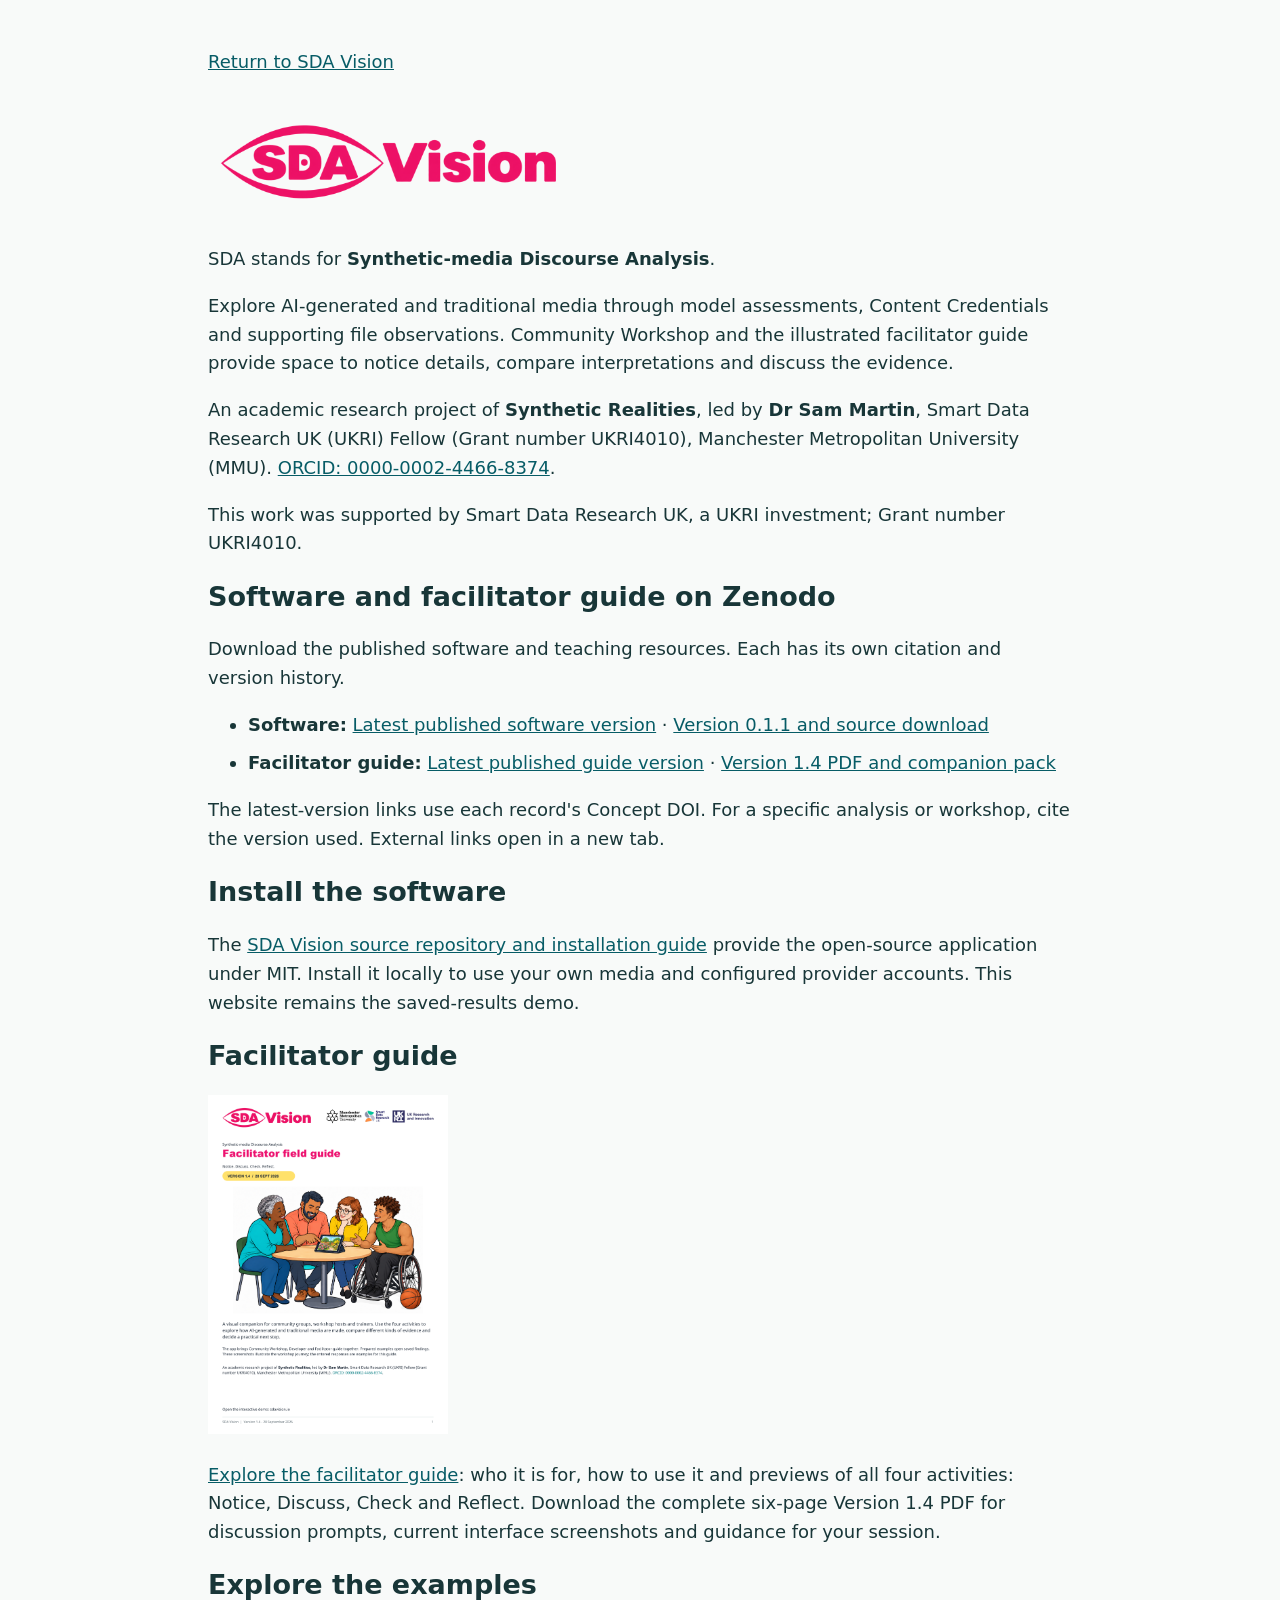
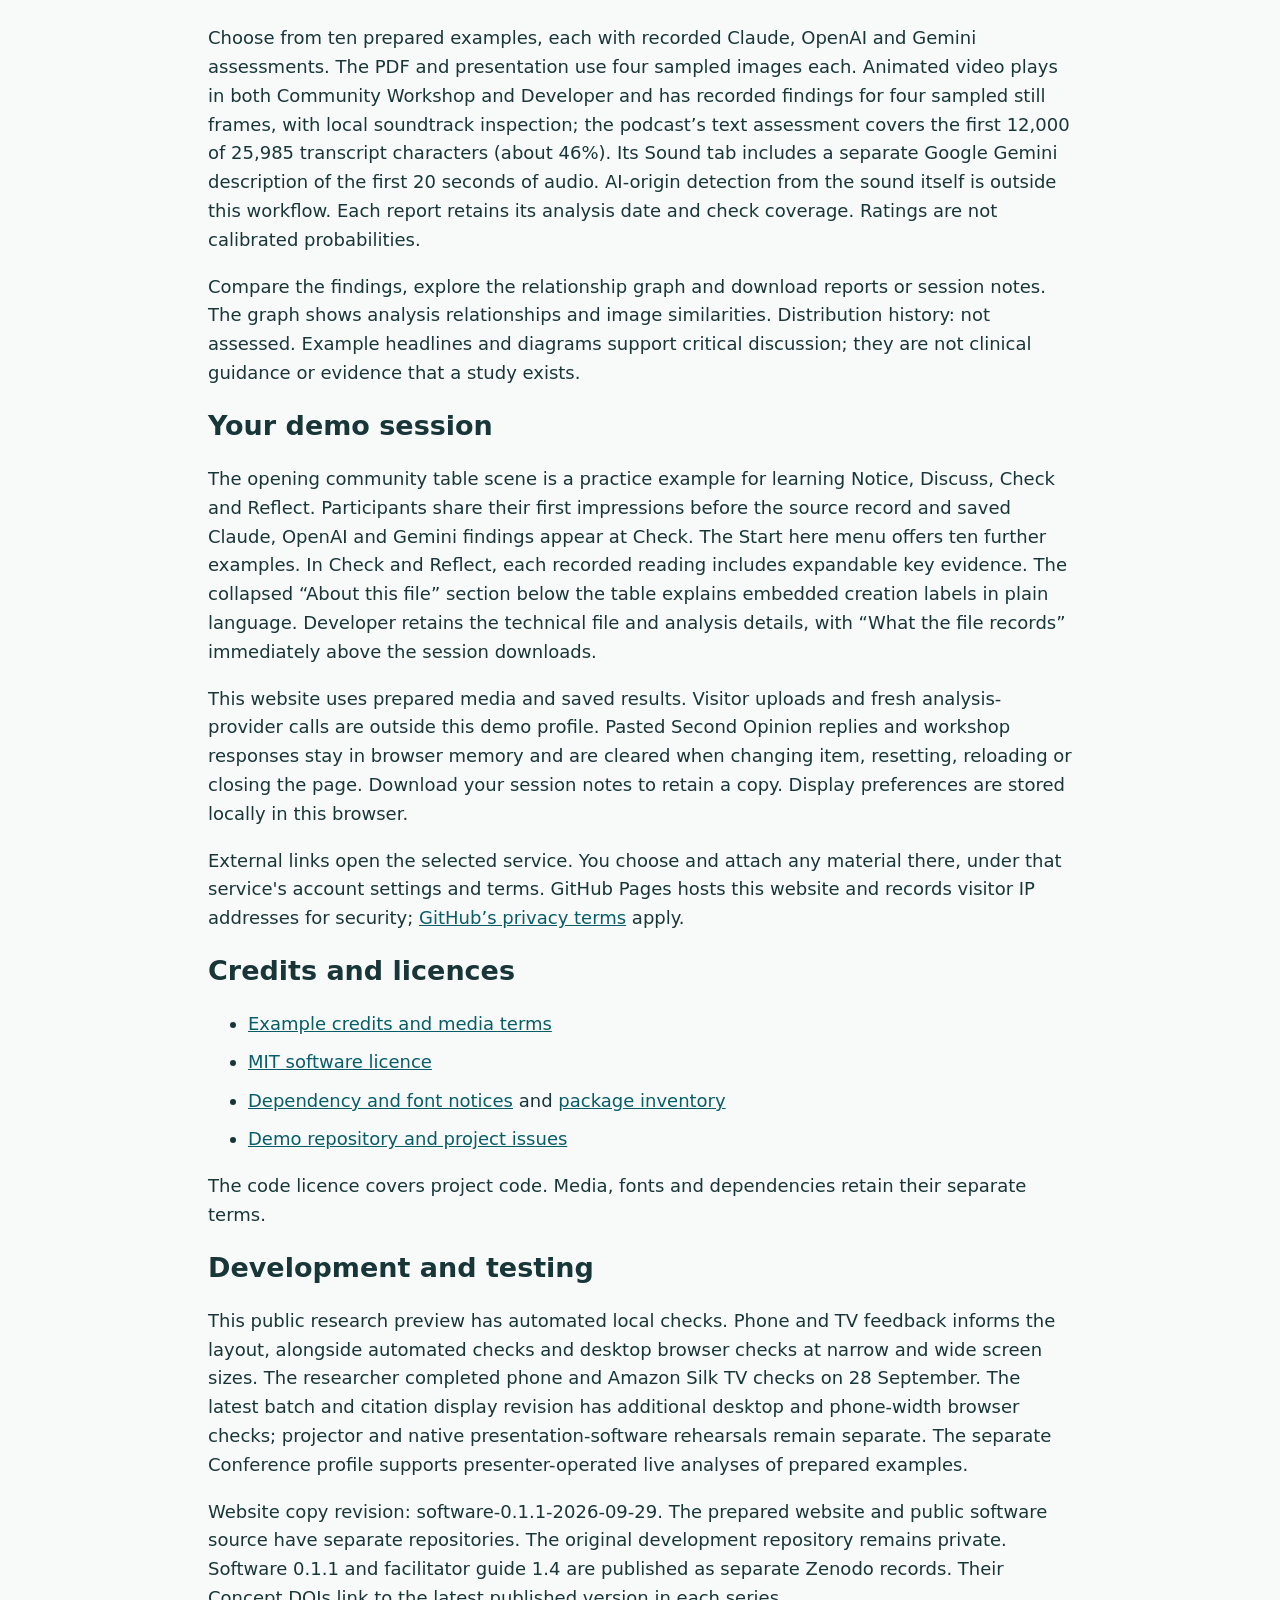
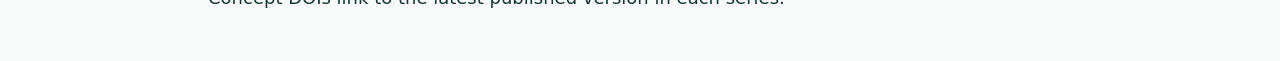
==== site/about.html @ fc043000 "Align software 0.1.1 release metadata and installation links" ====
<!doctype html>
<html lang="en">
<meta charset="utf-8">
<meta name="viewport" content="width=device-width,initial-scale=1">
<title>About SDA Vision | Synthetic Realities</title>
    <link rel="icon" type="image/png" href="./branding/sda-vision-favicon.png?v=20260927">
    <meta name="description" content="SDA Vision (Synthetic-media Discourse Analysis). Meet the Synthetic Realities research project led by Dr Sam Martin at MMU. Explore AI-generated and traditional media with SDA Vision, its examples, credits, licences and research scope.">
    <meta name="author" content="Dr Sam Martin, Synthetic Realities, Manchester Metropolitan University">
    <link rel="canonical" href="https://synthetic-realities.github.io/sda-vision-demo/about.html">
    <link rel="sitemap" type="application/xml" href="https://synthetic-realities.github.io/sda-vision-demo/sitemap.xml">
    <meta property="og:type" content="website">
    <meta property="og:site_name" content="Synthetic Realities — SDA Vision">
    <meta property="og:locale" content="en_GB">
    <meta property="og:title" content="About SDA Vision | Synthetic Realities">
    <meta property="og:description" content="SDA Vision (Synthetic-media Discourse Analysis). Meet the Synthetic Realities research project led by Dr Sam Martin at MMU. Explore AI-generated and traditional media with SDA Vision, its examples, credits, licences and research scope.">
    <meta property="og:url" content="https://synthetic-realities.github.io/sda-vision-demo/about.html">
    <meta property="og:image" content="https://synthetic-realities.github.io/sda-vision-demo/guides/social-preview.png">
    <meta property="og:image:alt" content="SDA Vision Community Workshop with an illustrated discussion activity.">
    <meta name="twitter:card" content="summary_large_image">
    <meta name="twitter:title" content="About SDA Vision | Synthetic Realities">
    <meta name="twitter:description" content="SDA Vision (Synthetic-media Discourse Analysis). Meet the Synthetic Realities research project led by Dr Sam Martin at MMU. Explore AI-generated and traditional media with SDA Vision, its examples, credits, licences and research scope.">
    <meta name="twitter:image" content="https://synthetic-realities.github.io/sda-vision-demo/guides/social-preview.png">
    <meta name="twitter:image:alt" content="SDA Vision Community Workshop with an illustrated discussion activity.">
<style>body{font:18px/1.6 system-ui,sans-serif;max-width:54rem;margin:3rem auto;padding:0 1.2rem;color:#183638;background:#f8faf9}a{color:#075c66}h1,h2{line-height:1.2}li{margin:.6rem 0}</style>
<main>
<a href="./">Return to SDA Vision</a>
<h1><img src="branding/sda-vision-logo.png" alt="SDA Vision" width="2172" height="724" style="display:block;width:360px;max-width:100%;height:auto"></h1>
<p>SDA stands for <strong>Synthetic-media Discourse Analysis</strong>.</p>
<p>Explore AI-generated and traditional media through model assessments, Content Credentials and supporting file observations. Community Workshop and the illustrated facilitator guide provide space to notice details, compare interpretations and discuss the evidence.</p>
<p>An academic research project of <strong>Synthetic Realities</strong>, led by <strong>Dr Sam Martin</strong>, Smart Data Research UK (UKRI) Fellow (Grant number UKRI4010), Manchester Metropolitan University (MMU). <a href="https://orcid.org/0000-0002-4466-8374">ORCID: 0000-0002-4466-8374</a>.</p>
<p>This work was supported by Smart Data Research UK, a UKRI investment; Grant number UKRI4010.</p>
<section id="zenodo-review" aria-labelledby="zenodo-publications-title">
<h2 id="zenodo-publications-title">Software and facilitator guide on Zenodo</h2>
<p>Download the published software and teaching resources. Each has its own citation and version history.</p>
<ul>
<li><strong>Software:</strong> <a href="https://zenodo.org/doi/10.5281/zenodo.23008102" target="_blank" rel="noopener noreferrer">Latest published software version</a> · <a href="https://zenodo.org/records/23039037" target="_blank" rel="noopener noreferrer">Version 0.1.1 and source download</a></li>
<li><strong>Facilitator guide:</strong> <a href="https://zenodo.org/doi/10.5281/zenodo.23008188" target="_blank" rel="noopener noreferrer">Latest published guide version</a> · <a href="https://zenodo.org/records/23008189" target="_blank" rel="noopener noreferrer">Version 1.4 PDF and companion pack</a></li>
</ul>
<p>The latest-version links use each record's Concept DOI. For a specific analysis or workshop, cite the version used. External links open in a new tab.</p>
</section>
<h2>Install the software</h2>
<p>The <a href="https://github.com/Synthetic-Realities/sda-vision-source#start-here" target="_blank" rel="noopener noreferrer">SDA Vision source repository and installation guide</a> provide the open-source application under MIT. Install it locally to use your own media and configured provider accounts. This website remains the saved-results demo.</p>
<h2>Facilitator guide</h2>
<p><a href="./#facilitator"><img src="guides/SDA_Vision_Facilitator_Guide_v1.4-cover.png" alt="First page of the SDA Vision Facilitator field guide, version 1.4" style="max-width:240px;width:100%;height:auto"></a></p>
<p><a href="./#facilitator">Explore the facilitator guide</a>: who it is for, how to use it and previews of all four activities: Notice, Discuss, Check and Reflect. Download the complete six-page Version 1.4 PDF for discussion prompts, current interface screenshots and guidance for your session.</p>
<h2>Explore the examples</h2>
<p>Choose from ten prepared examples, each with recorded Claude, OpenAI and Gemini assessments. The PDF and presentation use four sampled images each. Animated video plays in both Community Workshop and Developer and has recorded findings for four sampled still frames, with local soundtrack inspection; the podcast’s text assessment covers the first 12,000 of 25,985 transcript characters (about 46%). Its Sound tab includes a separate Google Gemini description of the first 20 seconds of audio. AI-origin detection from the sound itself is outside this workflow. Each report retains its analysis date and check coverage. Ratings are not calibrated probabilities.</p>
<p>Compare the findings, explore the relationship graph and download reports or session notes. The graph shows analysis relationships and image similarities. Distribution history: not assessed. Example headlines and diagrams support critical discussion; they are not clinical guidance or evidence that a study exists.</p>
<h2>Your demo session</h2>
<p>The opening community table scene is a practice example for learning Notice, Discuss, Check and Reflect. Participants share their first impressions before the source record and saved Claude, OpenAI and Gemini findings appear at Check. The Start here menu offers ten further examples. In Check and Reflect, each recorded reading includes expandable key evidence. The collapsed “About this file” section below the table explains embedded creation labels in plain language. Developer retains the technical file and analysis details, with “What the file records” immediately above the session downloads.</p>
<p>This website uses prepared media and saved results. Visitor uploads and fresh analysis-provider calls are outside this demo profile. Pasted Second Opinion replies and workshop responses stay in browser memory and are cleared when changing item, resetting, reloading or closing the page. Download your session notes to retain a copy. Display preferences are stored locally in this browser.</p>
<p>External links open the selected service. You choose and attach any material there, under that service's account settings and terms. GitHub Pages hosts this website and records visitor IP addresses for security; <a href="https://docs.github.com/en/site-policy/privacy-policies/github-general-privacy-statement">GitHub’s privacy terms</a> apply.</p>
<h2>Credits and licences</h2>
<ul>
<li><a href="showcase/CREDITS.md">Example credits and media terms</a></li>
<li><a href="LICENSE.txt">MIT software licence</a></li>
<li><a href="third_party/README.md">Dependency and font notices</a> and <a href="third_party/frontend-inventory.json">package inventory</a></li>
<li><a href="https://github.com/Synthetic-Realities/sda-vision-demo">Demo repository and project issues</a></li>
</ul>
<p>The code licence covers project code. Media, fonts and dependencies retain their separate terms.</p>
<h2>Development and testing</h2>
<p>This public research preview has automated local checks. Phone and TV feedback informs the layout, alongside automated checks and desktop browser checks at narrow and wide screen sizes. The researcher completed phone and Amazon Silk TV checks on 28 September. The latest batch and citation display revision has additional desktop and phone-width browser checks; projector and native presentation-software rehearsals remain separate. The separate Conference profile supports presenter-operated live analyses of prepared examples.</p>
<p>Website copy revision: software-0.1.1-2026-09-29. The prepared website and public software source have separate repositories. The original development repository remains private. Software 0.1.1 and facilitator guide 1.4 are published as separate Zenodo records. Their Concept DOIs link to the latest published version in each series.</p>
</main>
</html>
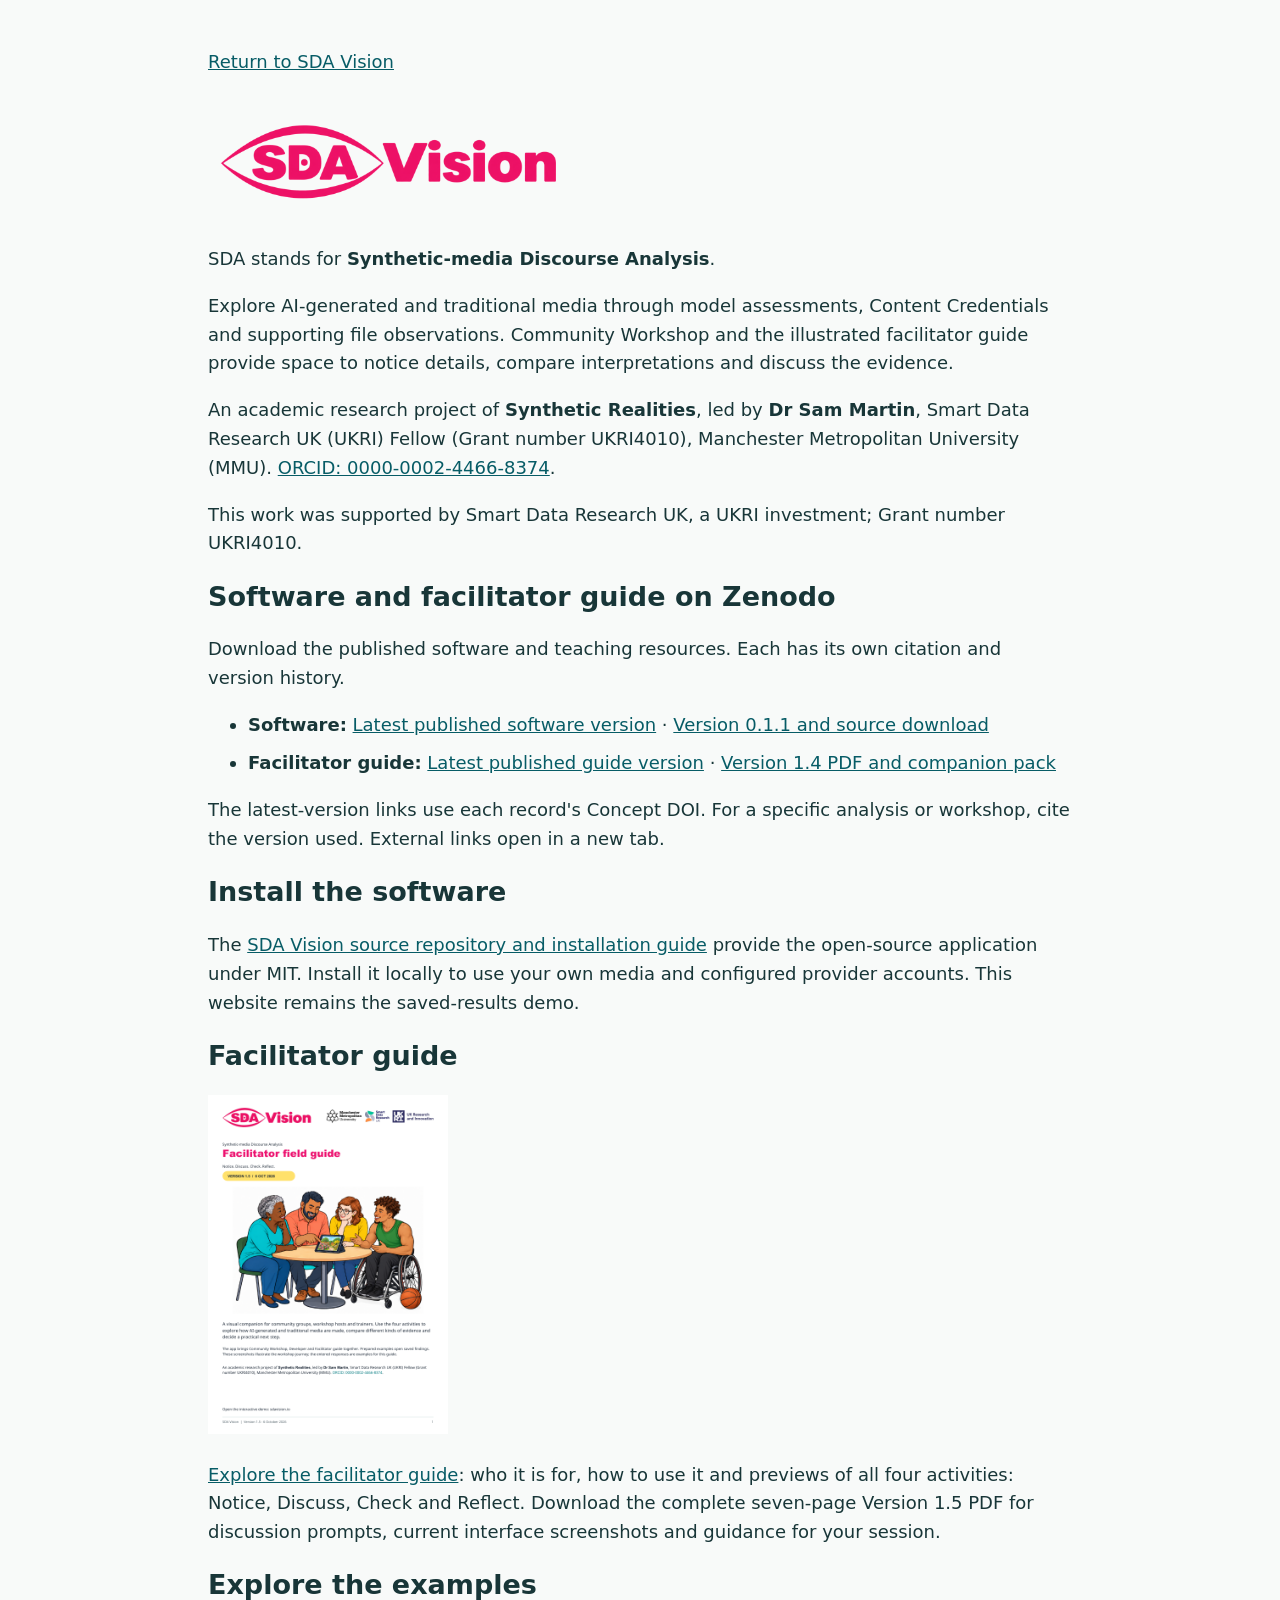
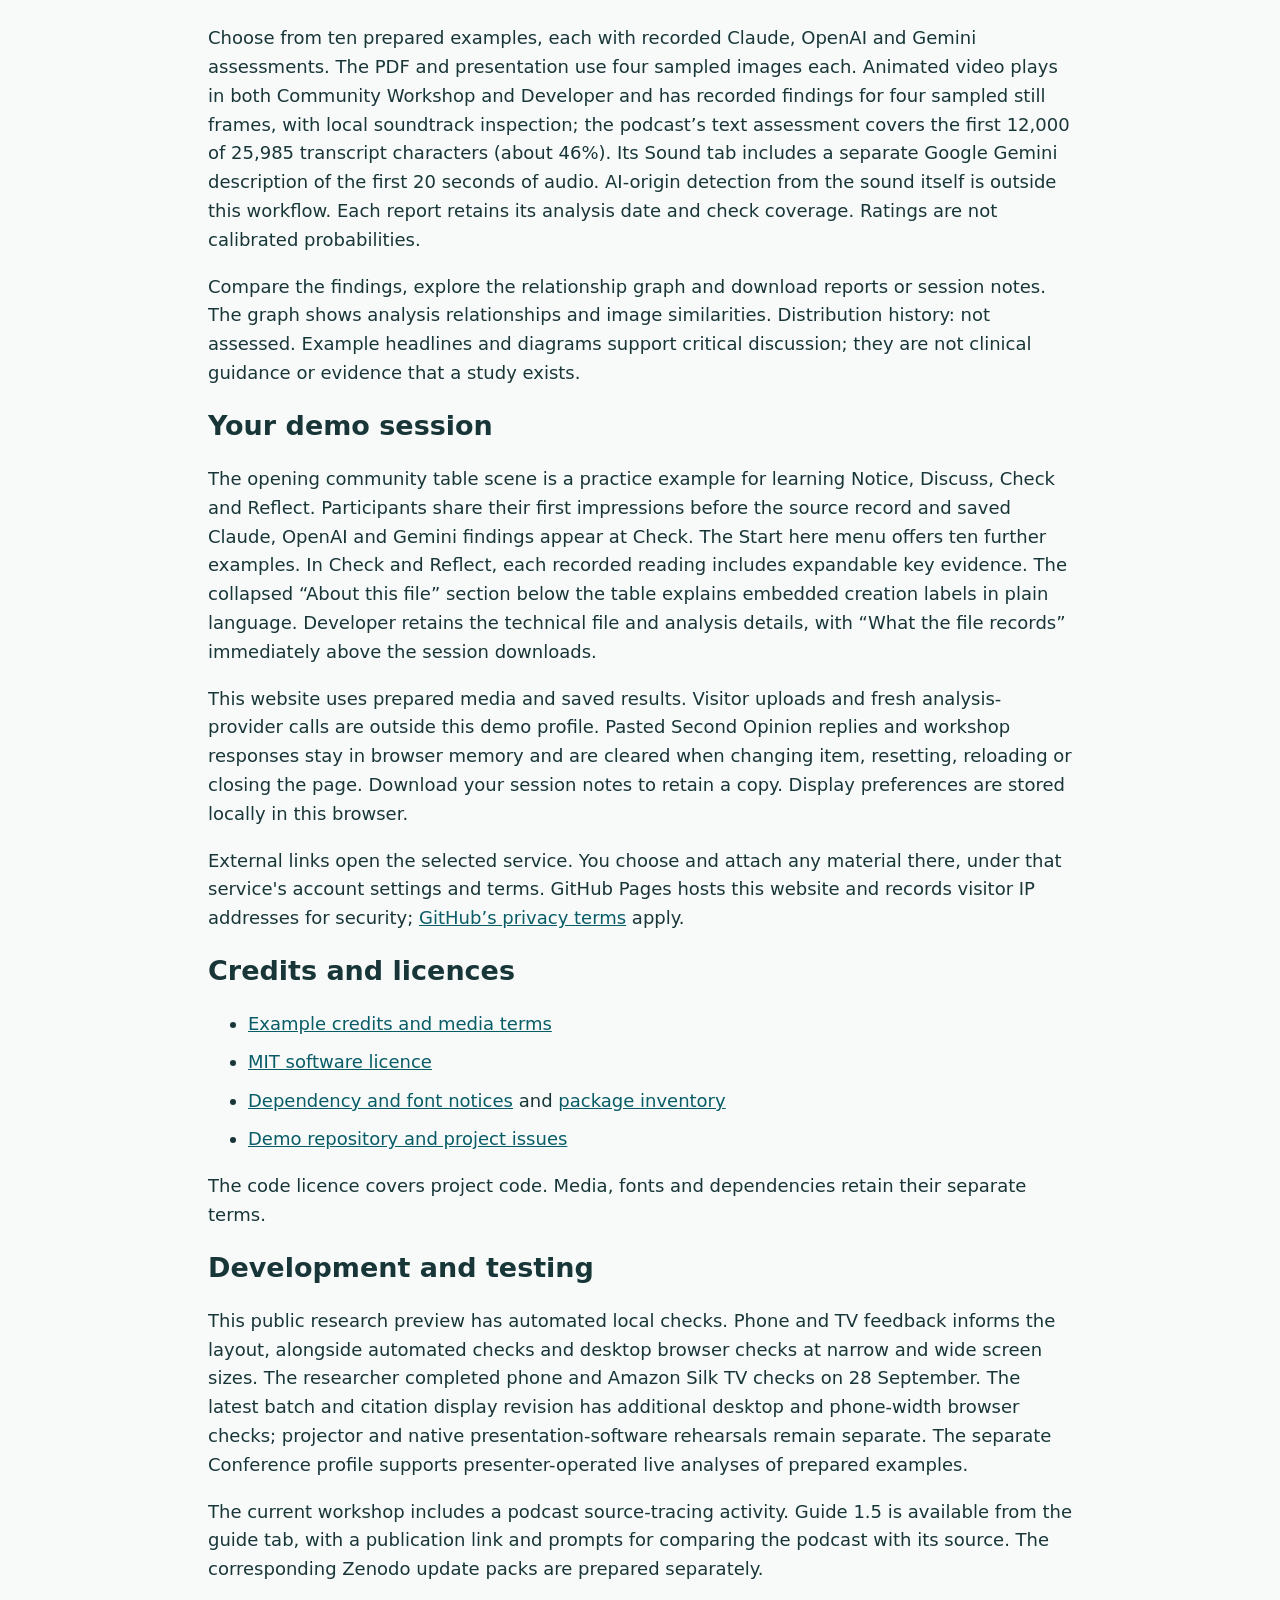
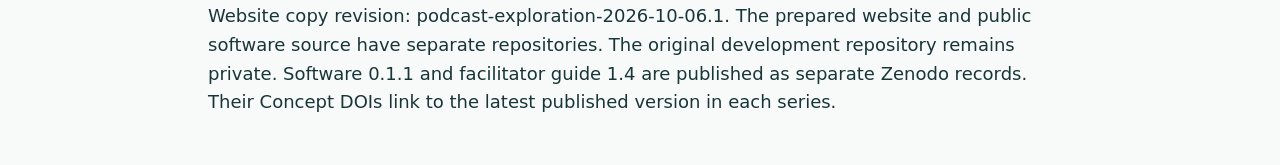
==== commit c9534b3e: "Add podcast source exploration and matching session previews" ====
--- a/site/about.html
+++ b/site/about.html
@@ -41,8 +41,8 @@
 <h2>Install the software</h2>
 <p>The <a href="https://github.com/Synthetic-Realities/sda-vision-source#start-here" target="_blank" rel="noopener noreferrer">SDA Vision source repository and installation guide</a> provide the open-source application under MIT. Install it locally to use your own media and configured provider accounts. This website remains the saved-results demo.</p>
 <h2>Facilitator guide</h2>
-<p><a href="./#facilitator"><img src="guides/SDA_Vision_Facilitator_Guide_v1.4-cover.png" alt="First page of the SDA Vision Facilitator field guide, version 1.4" style="max-width:240px;width:100%;height:auto"></a></p>
-<p><a href="./#facilitator">Explore the facilitator guide</a>: who it is for, how to use it and previews of all four activities: Notice, Discuss, Check and Reflect. Download the complete six-page Version 1.4 PDF for discussion prompts, current interface screenshots and guidance for your session.</p>
+<p><a href="./#facilitator"><img src="guides/SDA_Vision_Facilitator_Guide_v1.5-cover.png" alt="First page of the SDA Vision Facilitator field guide, version 1.5" style="max-width:240px;width:100%;height:auto"></a></p>
+<p><a href="./#facilitator">Explore the facilitator guide</a>: who it is for, how to use it and previews of all four activities: Notice, Discuss, Check and Reflect. Download the complete seven-page Version 1.5 PDF for discussion prompts, current interface screenshots and guidance for your session.</p>
 <h2>Explore the examples</h2>
 <p>Choose from ten prepared examples, each with recorded Claude, OpenAI and Gemini assessments. The PDF and presentation use four sampled images each. Animated video plays in both Community Workshop and Developer and has recorded findings for four sampled still frames, with local soundtrack inspection; the podcast’s text assessment covers the first 12,000 of 25,985 transcript characters (about 46%). Its Sound tab includes a separate Google Gemini description of the first 20 seconds of audio. AI-origin detection from the sound itself is outside this workflow. Each report retains its analysis date and check coverage. Ratings are not calibrated probabilities.</p>
 <p>Compare the findings, explore the relationship graph and download reports or session notes. The graph shows analysis relationships and image similarities. Distribution history: not assessed. Example headlines and diagrams support critical discussion; they are not clinical guidance or evidence that a study exists.</p>
@@ -60,6 +60,7 @@
 <p>The code licence covers project code. Media, fonts and dependencies retain their separate terms.</p>
 <h2>Development and testing</h2>
 <p>This public research preview has automated local checks. Phone and TV feedback informs the layout, alongside automated checks and desktop browser checks at narrow and wide screen sizes. The researcher completed phone and Amazon Silk TV checks on 28 September. The latest batch and citation display revision has additional desktop and phone-width browser checks; projector and native presentation-software rehearsals remain separate. The separate Conference profile supports presenter-operated live analyses of prepared examples.</p>
-<p>Website copy revision: software-0.1.1-2026-09-29. The prepared website and public software source have separate repositories. The original development repository remains private. Software 0.1.1 and facilitator guide 1.4 are published as separate Zenodo records. Their Concept DOIs link to the latest published version in each series.</p>
+<p>The current workshop includes a podcast source-tracing activity. Guide 1.5 is available from the guide tab, with a publication link and prompts for comparing the podcast with its source. The corresponding Zenodo update packs are prepared separately.</p>
+<p>Website copy revision: podcast-exploration-2026-10-06.1. The prepared website and public software source have separate repositories. The original development repository remains private. Software 0.1.1 and facilitator guide 1.4 are published as separate Zenodo records. Their Concept DOIs link to the latest published version in each series.</p>
 </main>
 </html>
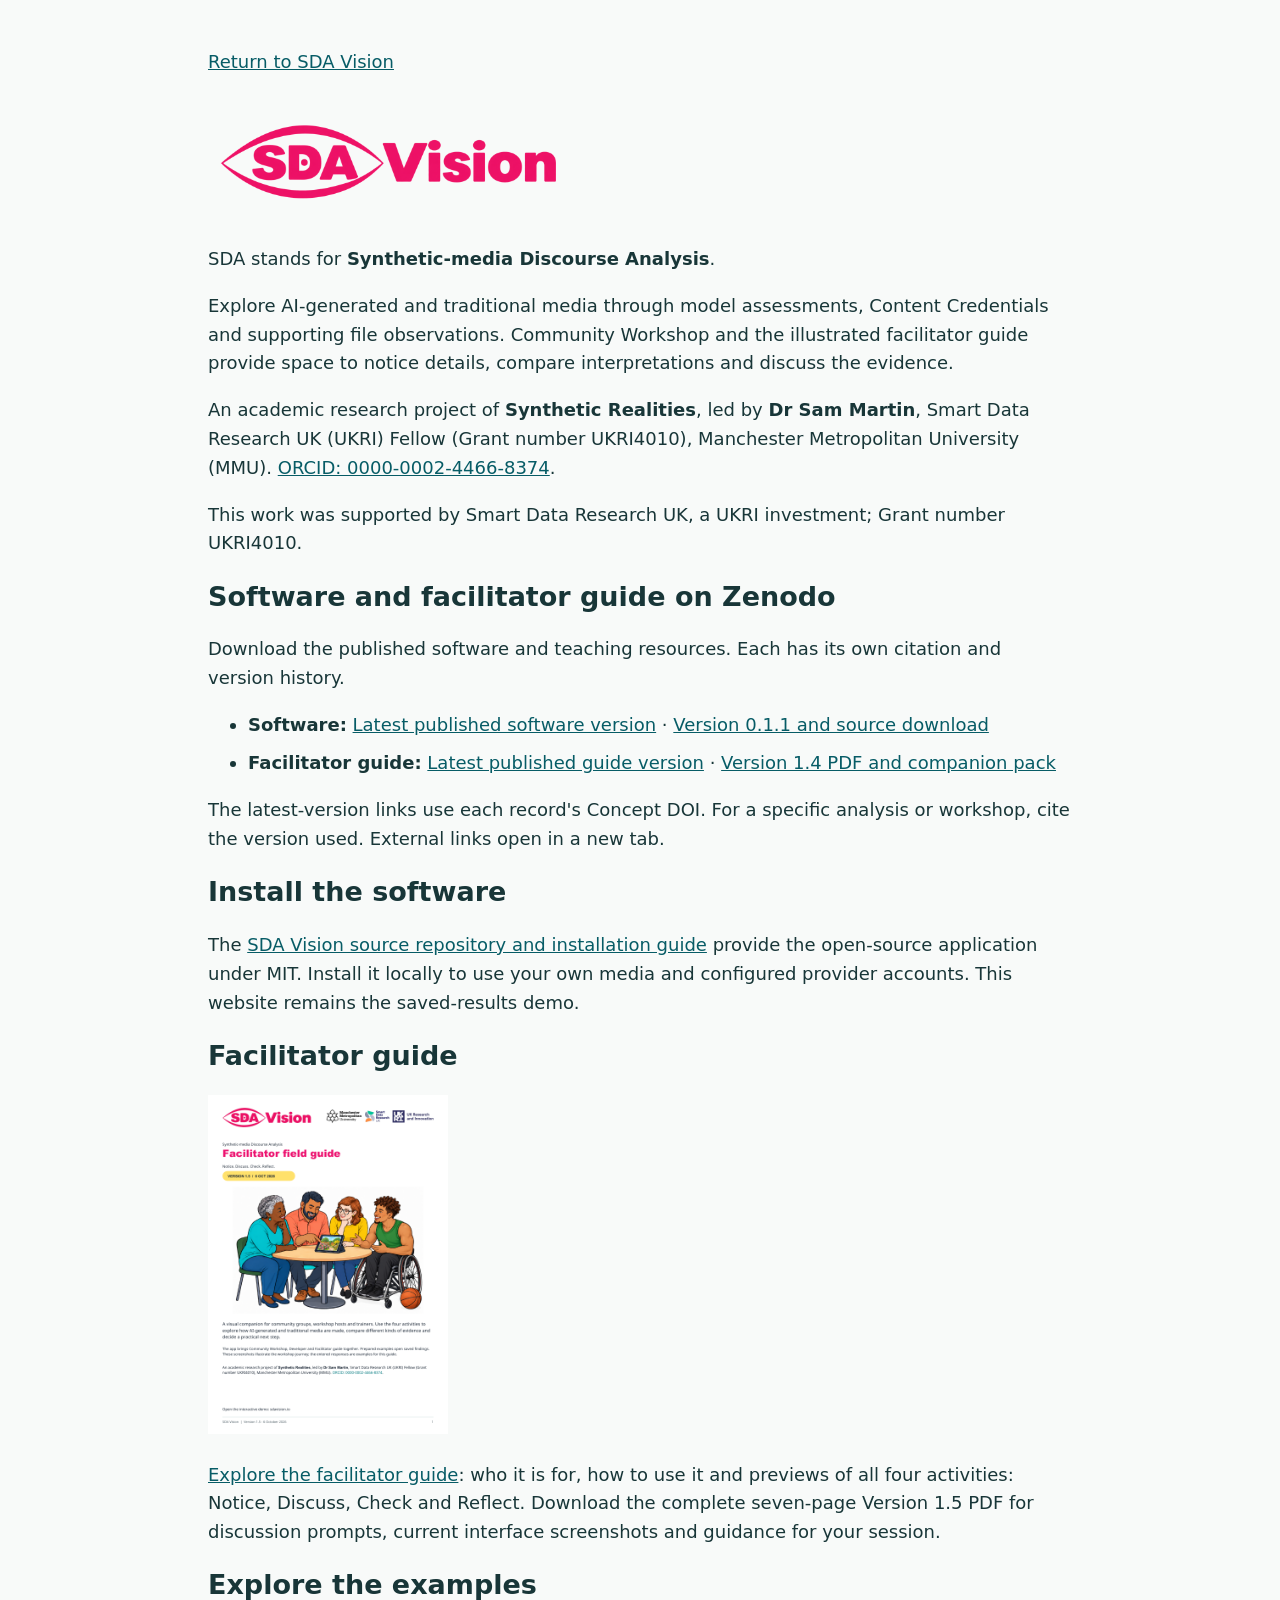
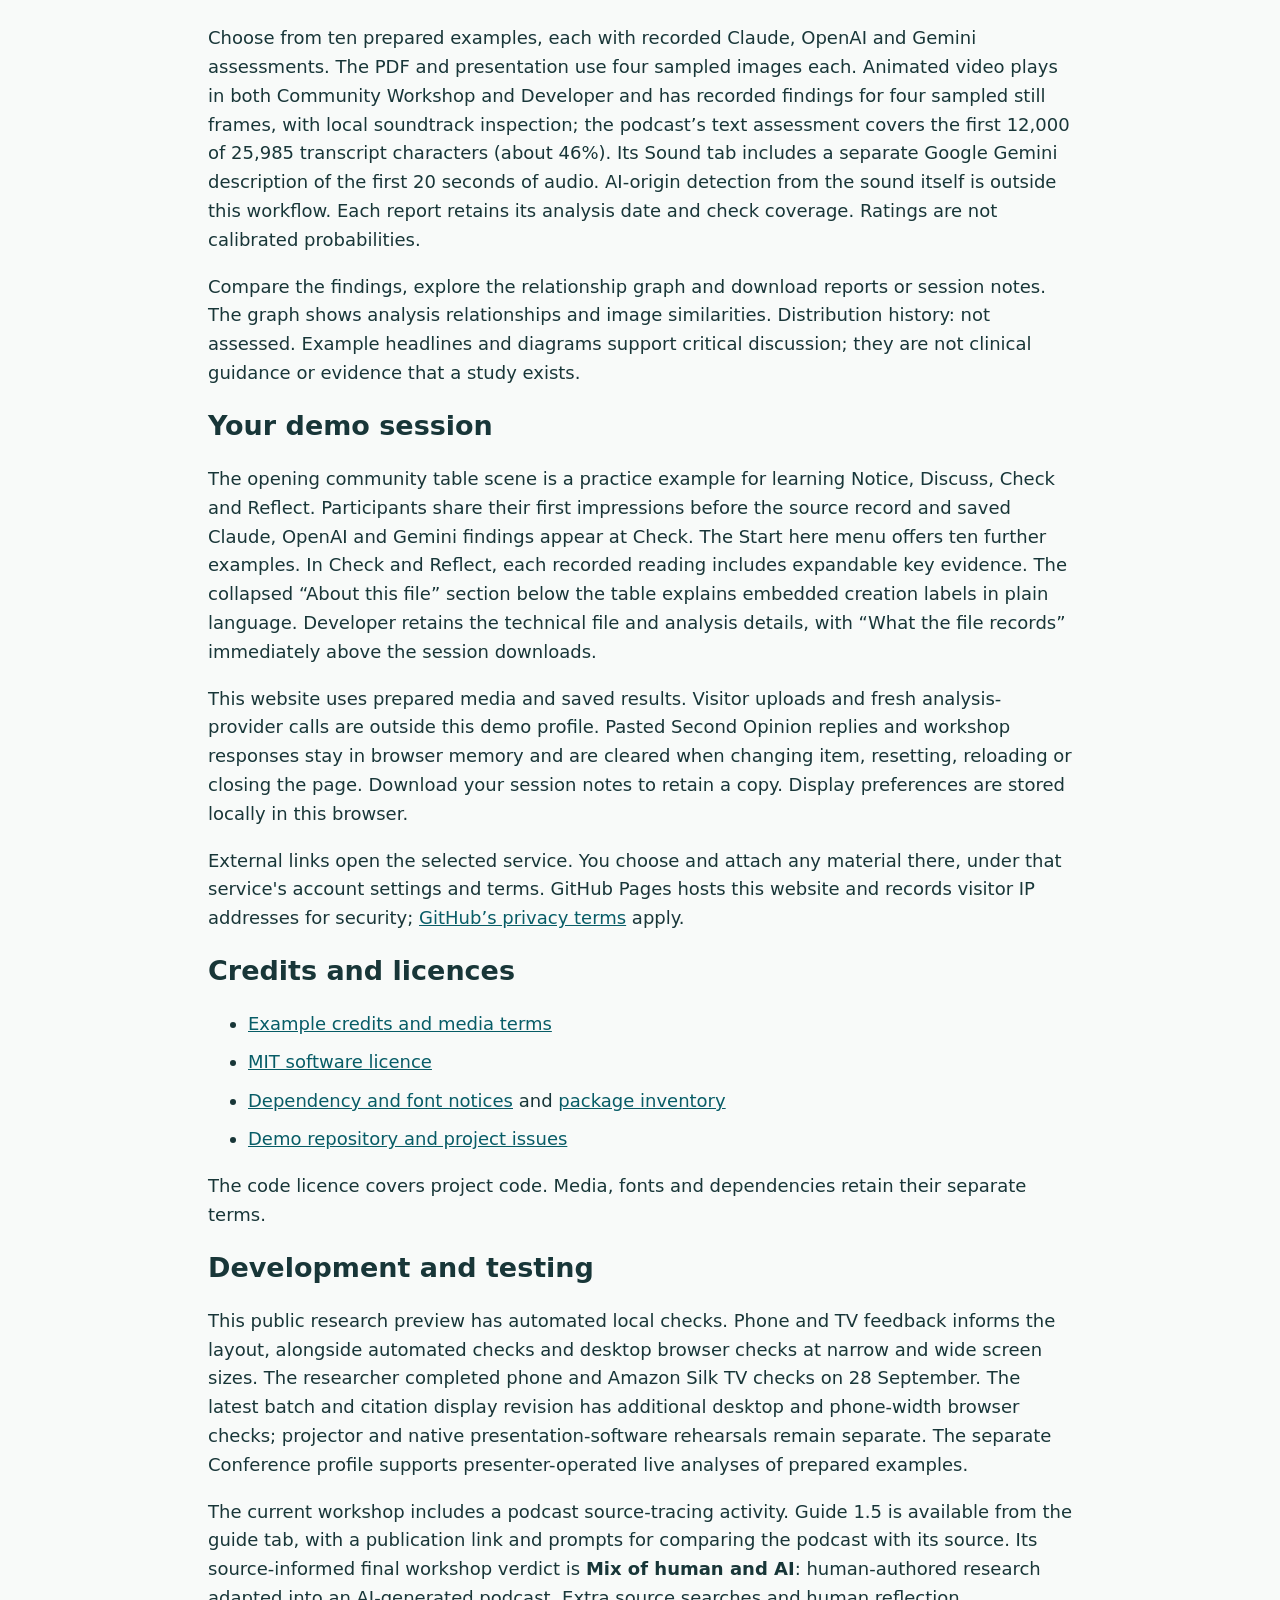
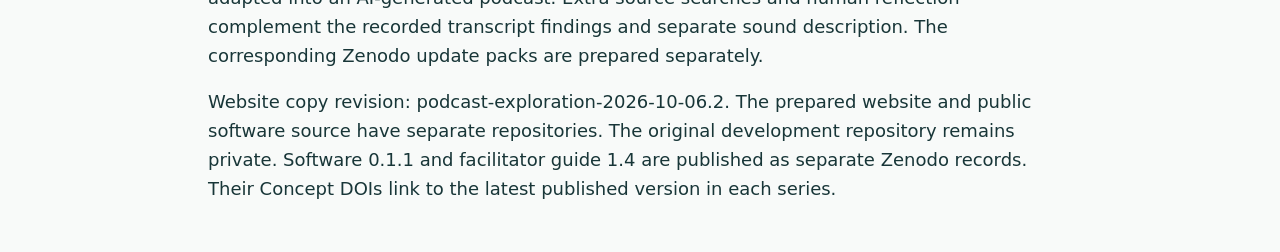
==== commit 41fa3600: "Clarify the podcast’s source-informed human and AI workshop verdict" ====
--- a/site/about.html
+++ b/site/about.html
@@ -60,7 +60,7 @@
 <p>The code licence covers project code. Media, fonts and dependencies retain their separate terms.</p>
 <h2>Development and testing</h2>
 <p>This public research preview has automated local checks. Phone and TV feedback informs the layout, alongside automated checks and desktop browser checks at narrow and wide screen sizes. The researcher completed phone and Amazon Silk TV checks on 28 September. The latest batch and citation display revision has additional desktop and phone-width browser checks; projector and native presentation-software rehearsals remain separate. The separate Conference profile supports presenter-operated live analyses of prepared examples.</p>
-<p>The current workshop includes a podcast source-tracing activity. Guide 1.5 is available from the guide tab, with a publication link and prompts for comparing the podcast with its source. The corresponding Zenodo update packs are prepared separately.</p>
-<p>Website copy revision: podcast-exploration-2026-10-06.1. The prepared website and public software source have separate repositories. The original development repository remains private. Software 0.1.1 and facilitator guide 1.4 are published as separate Zenodo records. Their Concept DOIs link to the latest published version in each series.</p>
+<p>The current workshop includes a podcast source-tracing activity. Guide 1.5 is available from the guide tab, with a publication link and prompts for comparing the podcast with its source. Its source-informed final workshop verdict is <strong>Mix of human and AI</strong>: human-authored research adapted into an AI-generated podcast. Extra source searches and human reflection complement the recorded transcript findings and separate sound description. The corresponding Zenodo update packs are prepared separately.</p>
+<p>Website copy revision: podcast-exploration-2026-10-06.2. The prepared website and public software source have separate repositories. The original development repository remains private. Software 0.1.1 and facilitator guide 1.4 are published as separate Zenodo records. Their Concept DOIs link to the latest published version in each series.</p>
 </main>
 </html>
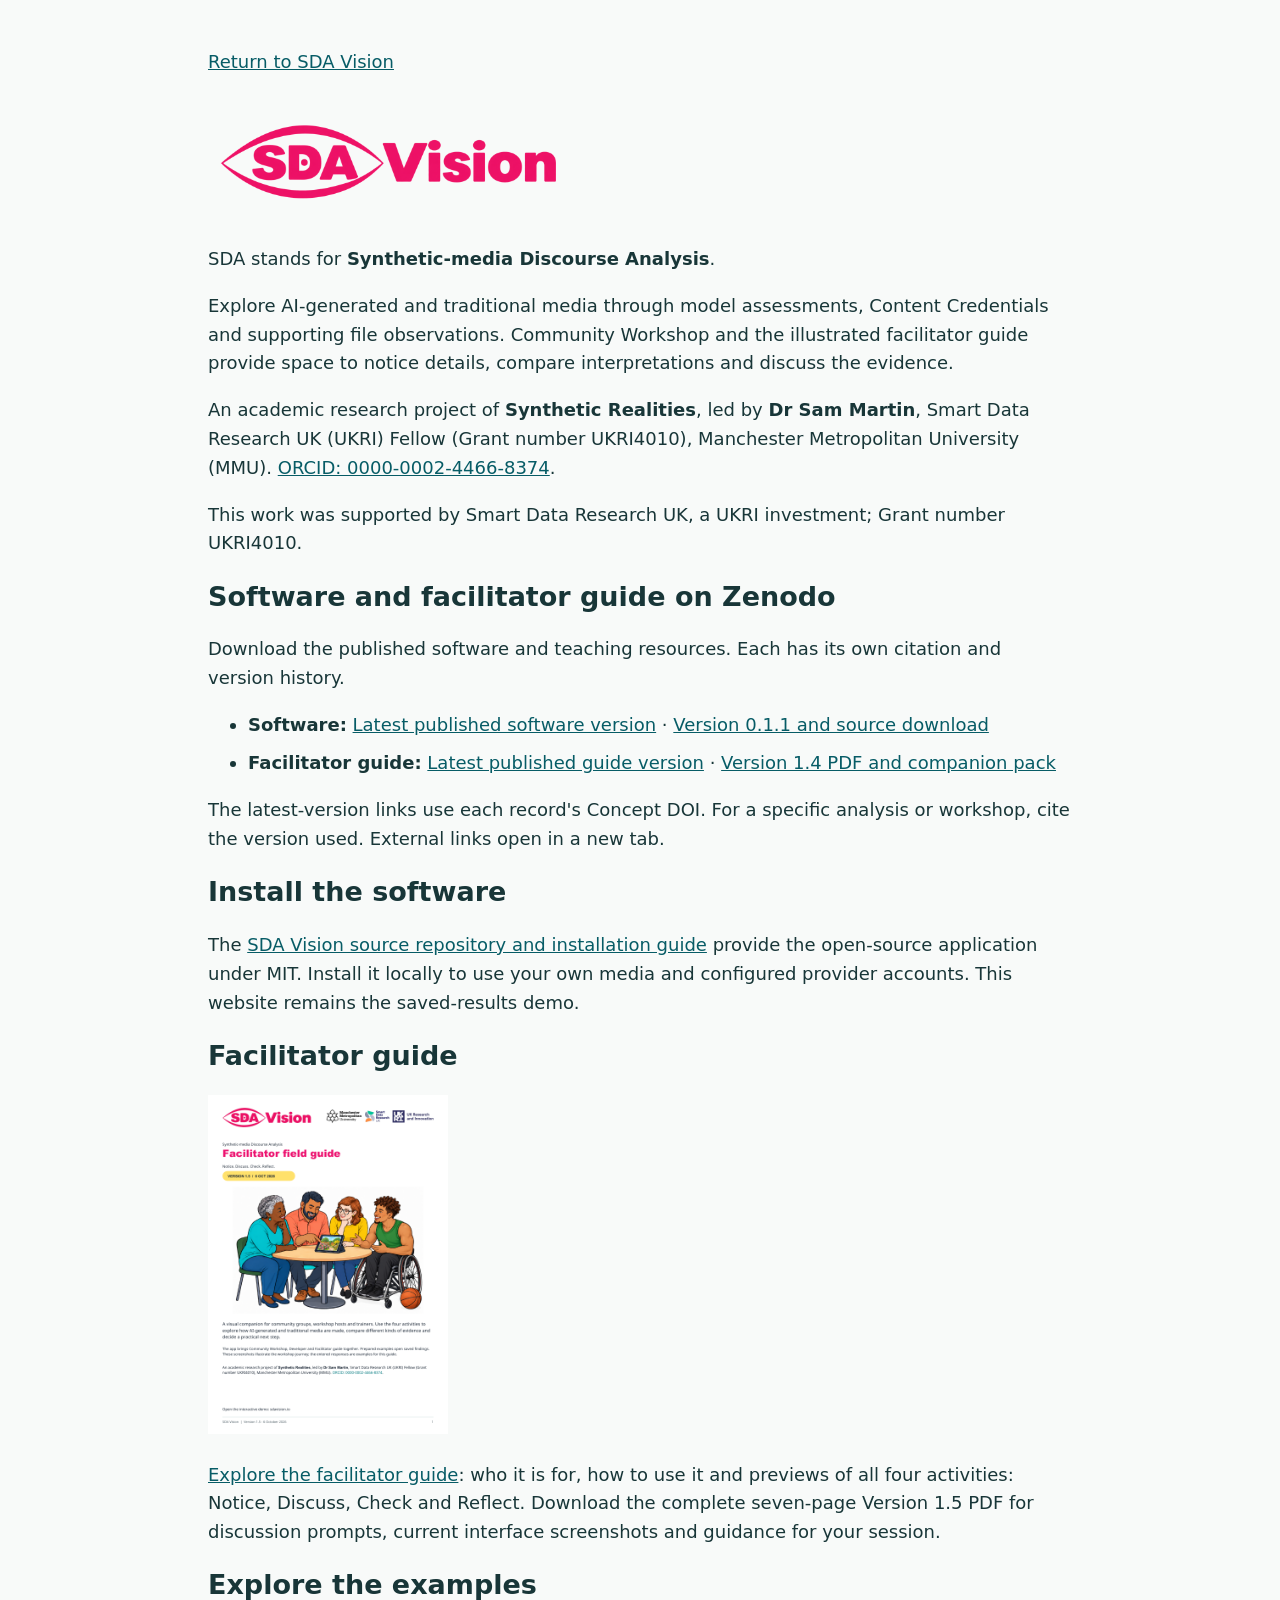
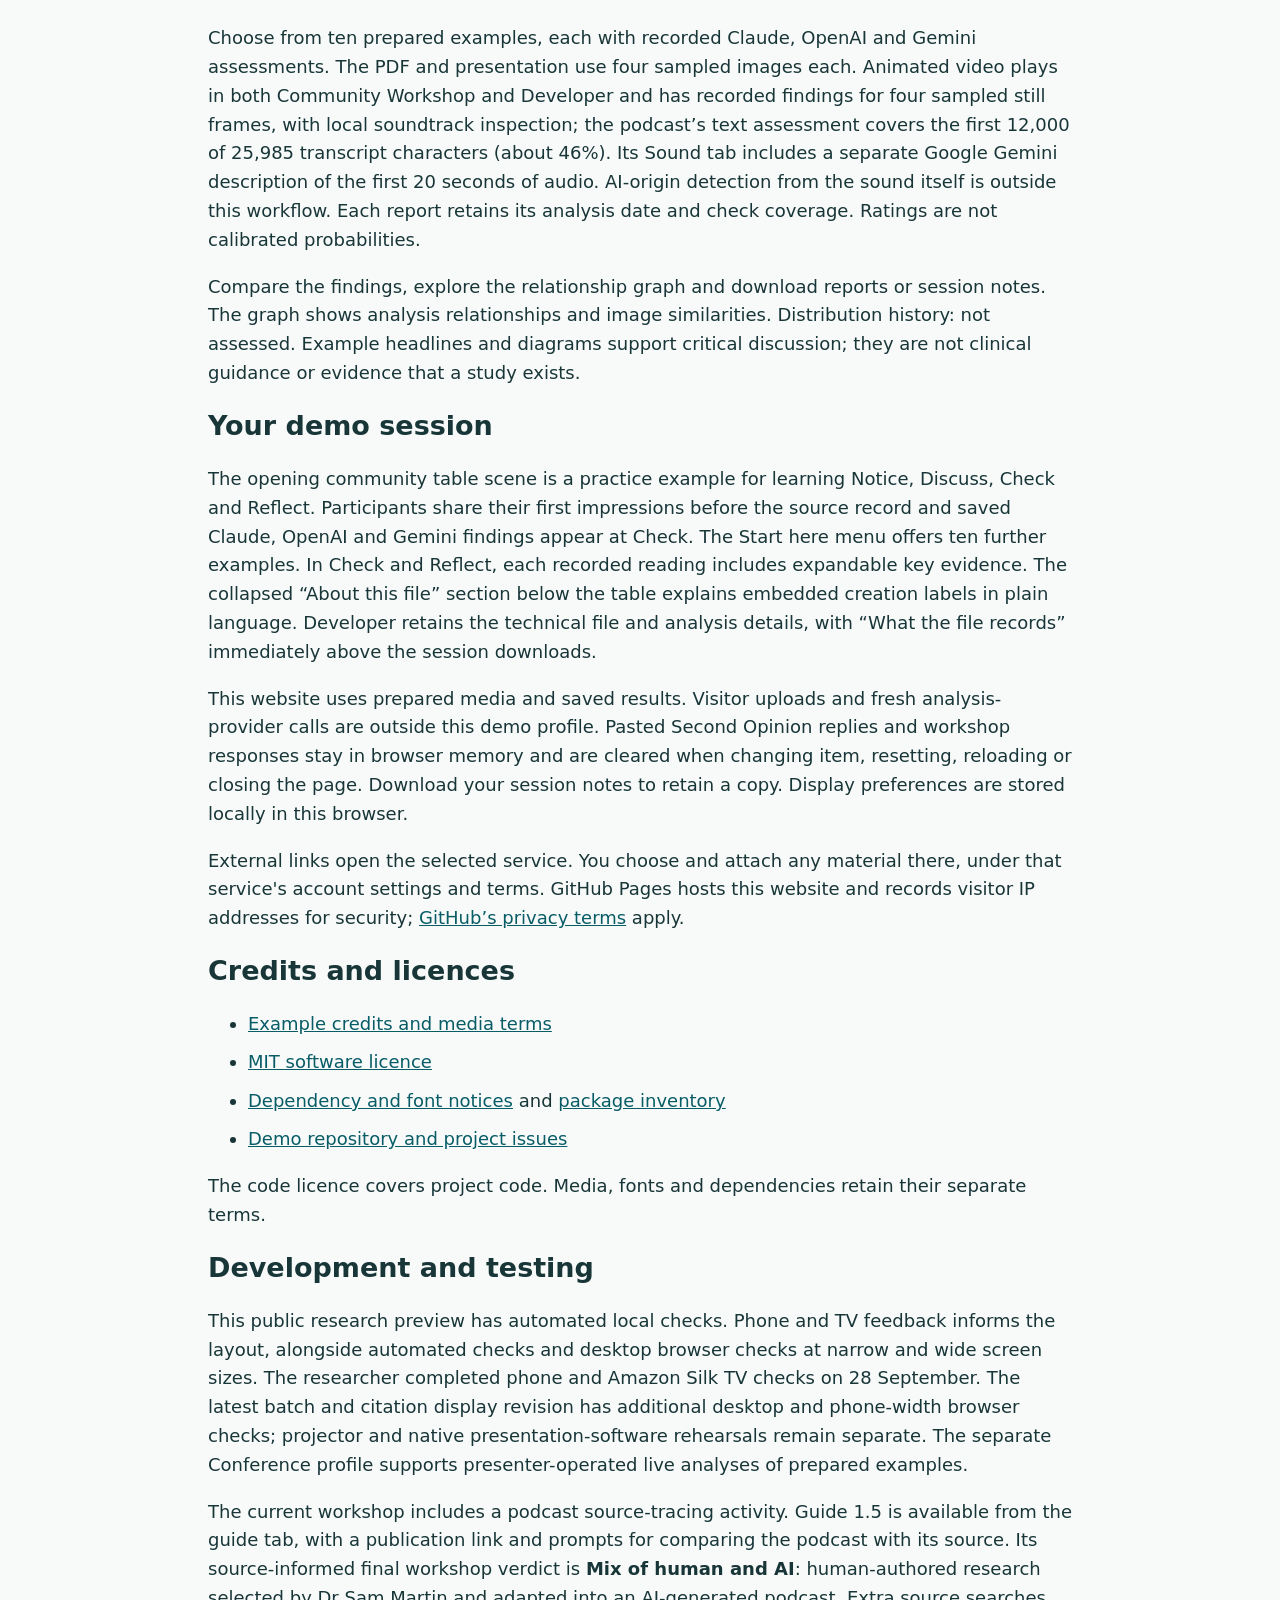
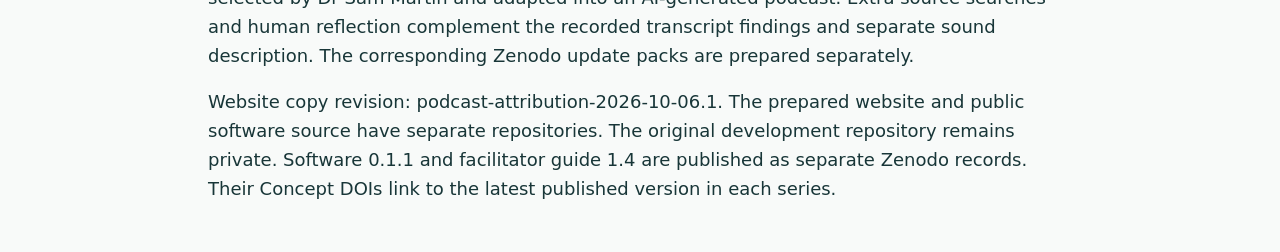
==== commit 621ebae3: "Name Dr Sam Martin explicitly in podcast source attribution" ====
--- a/site/about.html
+++ b/site/about.html
@@ -60,7 +60,7 @@
 <p>The code licence covers project code. Media, fonts and dependencies retain their separate terms.</p>
 <h2>Development and testing</h2>
 <p>This public research preview has automated local checks. Phone and TV feedback informs the layout, alongside automated checks and desktop browser checks at narrow and wide screen sizes. The researcher completed phone and Amazon Silk TV checks on 28 September. The latest batch and citation display revision has additional desktop and phone-width browser checks; projector and native presentation-software rehearsals remain separate. The separate Conference profile supports presenter-operated live analyses of prepared examples.</p>
-<p>The current workshop includes a podcast source-tracing activity. Guide 1.5 is available from the guide tab, with a publication link and prompts for comparing the podcast with its source. Its source-informed final workshop verdict is <strong>Mix of human and AI</strong>: human-authored research adapted into an AI-generated podcast. Extra source searches and human reflection complement the recorded transcript findings and separate sound description. The corresponding Zenodo update packs are prepared separately.</p>
-<p>Website copy revision: podcast-exploration-2026-10-06.2. The prepared website and public software source have separate repositories. The original development repository remains private. Software 0.1.1 and facilitator guide 1.4 are published as separate Zenodo records. Their Concept DOIs link to the latest published version in each series.</p>
+<p>The current workshop includes a podcast source-tracing activity. Guide 1.5 is available from the guide tab, with a publication link and prompts for comparing the podcast with its source. Its source-informed final workshop verdict is <strong>Mix of human and AI</strong>: human-authored research selected by Dr Sam Martin and adapted into an AI-generated podcast. Extra source searches and human reflection complement the recorded transcript findings and separate sound description. The corresponding Zenodo update packs are prepared separately.</p>
+<p>Website copy revision: podcast-attribution-2026-10-06.1. The prepared website and public software source have separate repositories. The original development repository remains private. Software 0.1.1 and facilitator guide 1.4 are published as separate Zenodo records. Their Concept DOIs link to the latest published version in each series.</p>
 </main>
 </html>
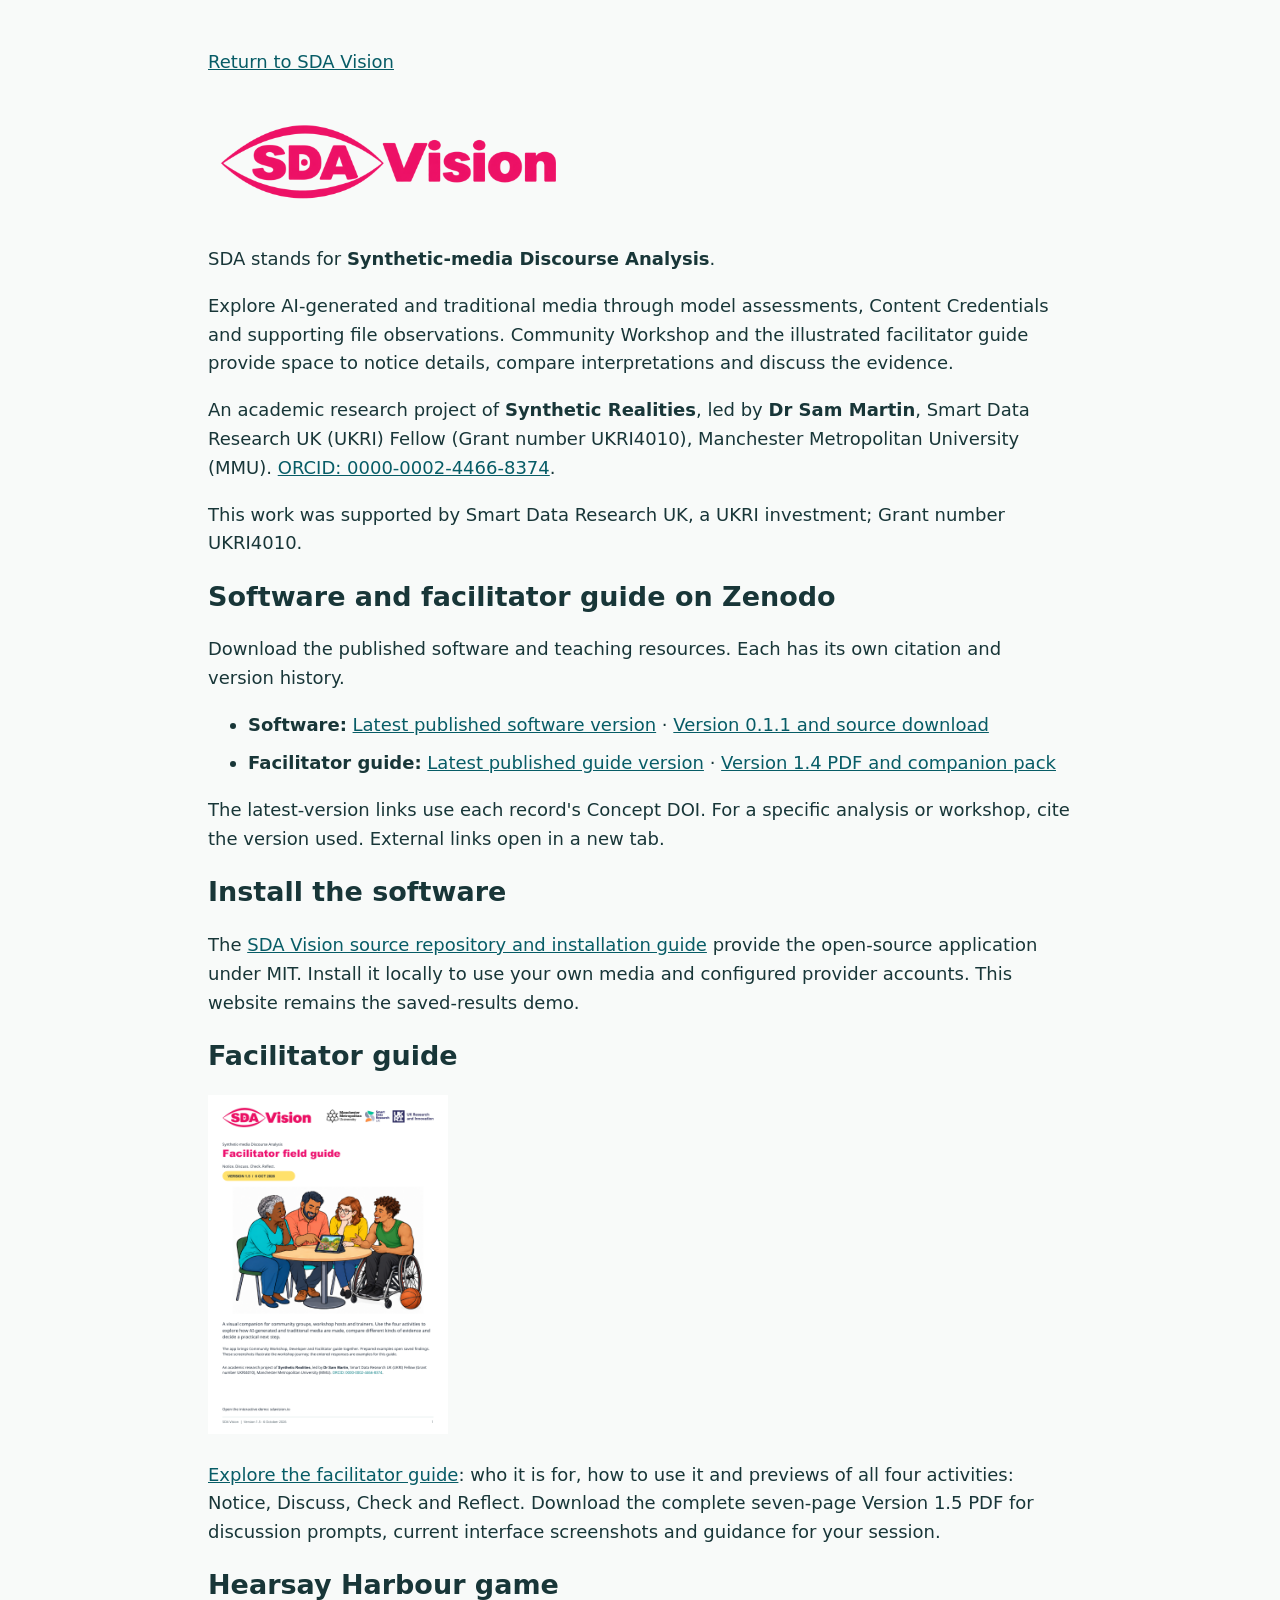
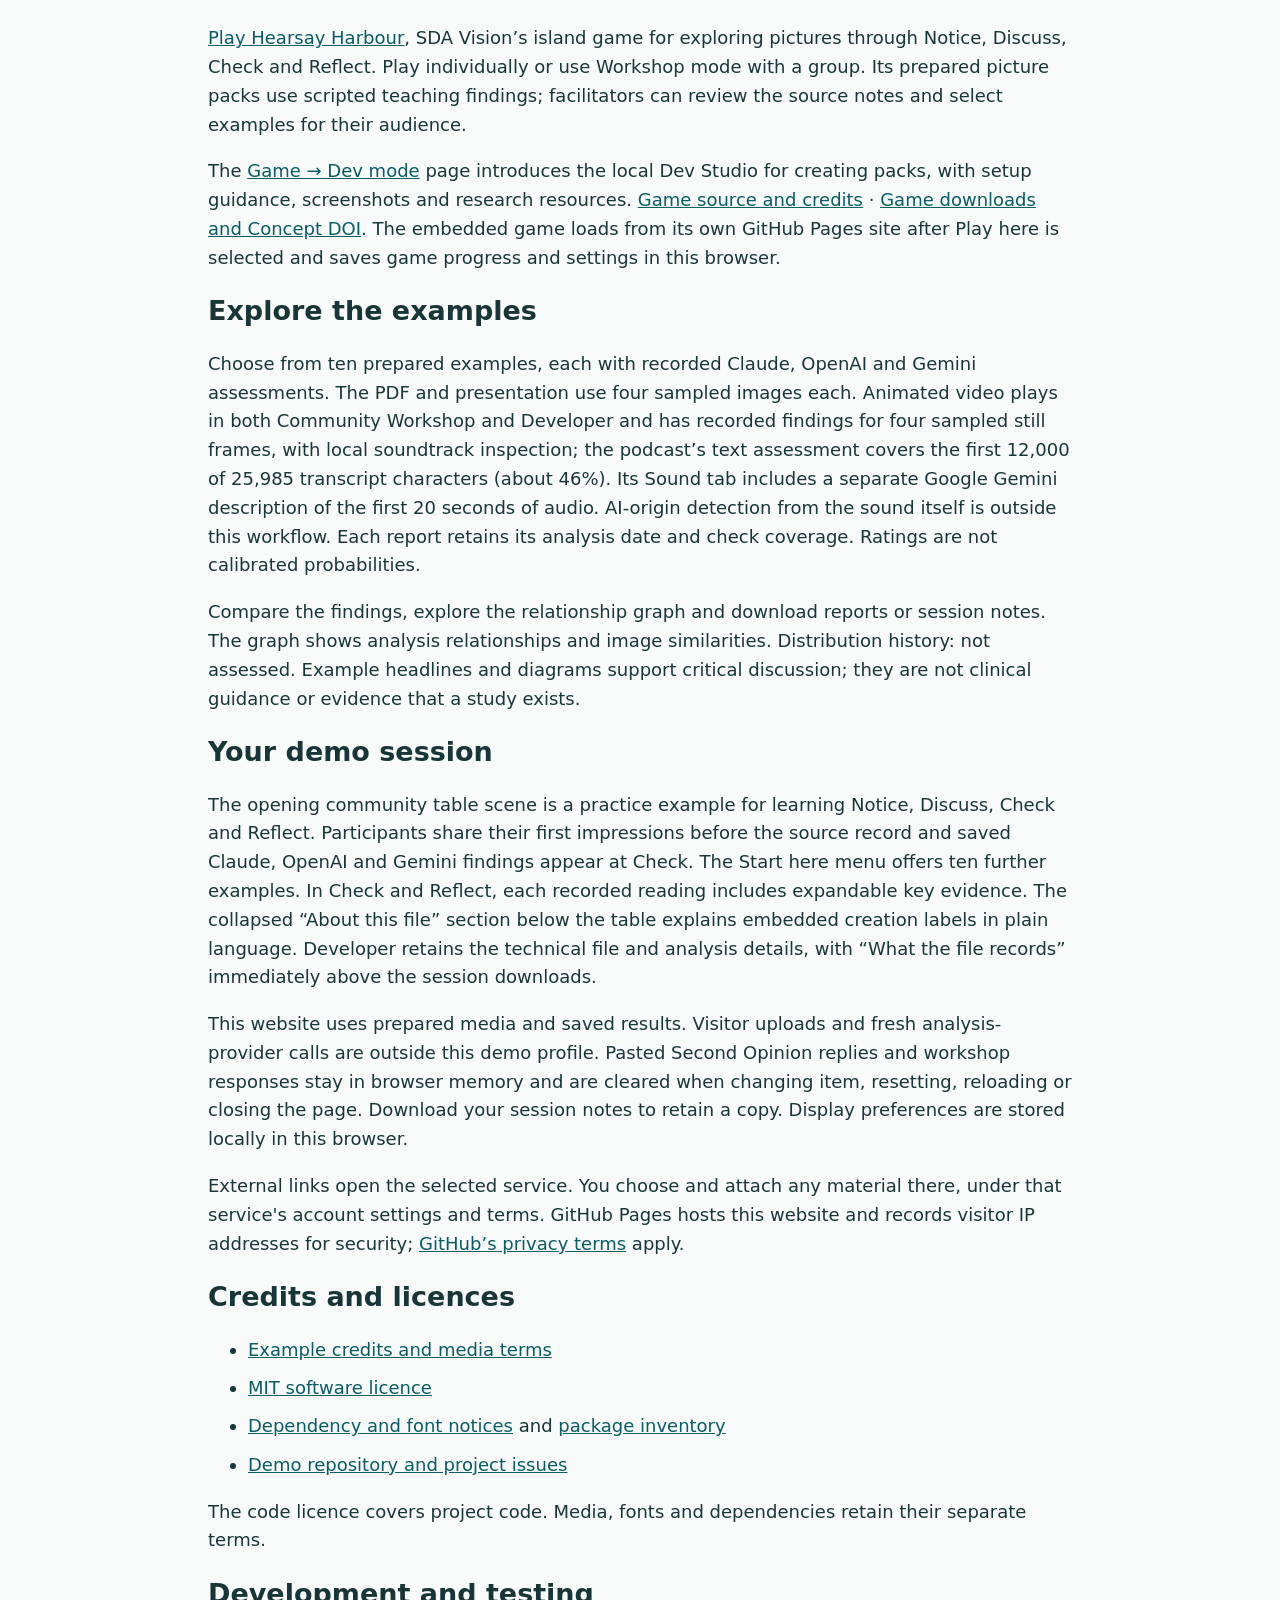
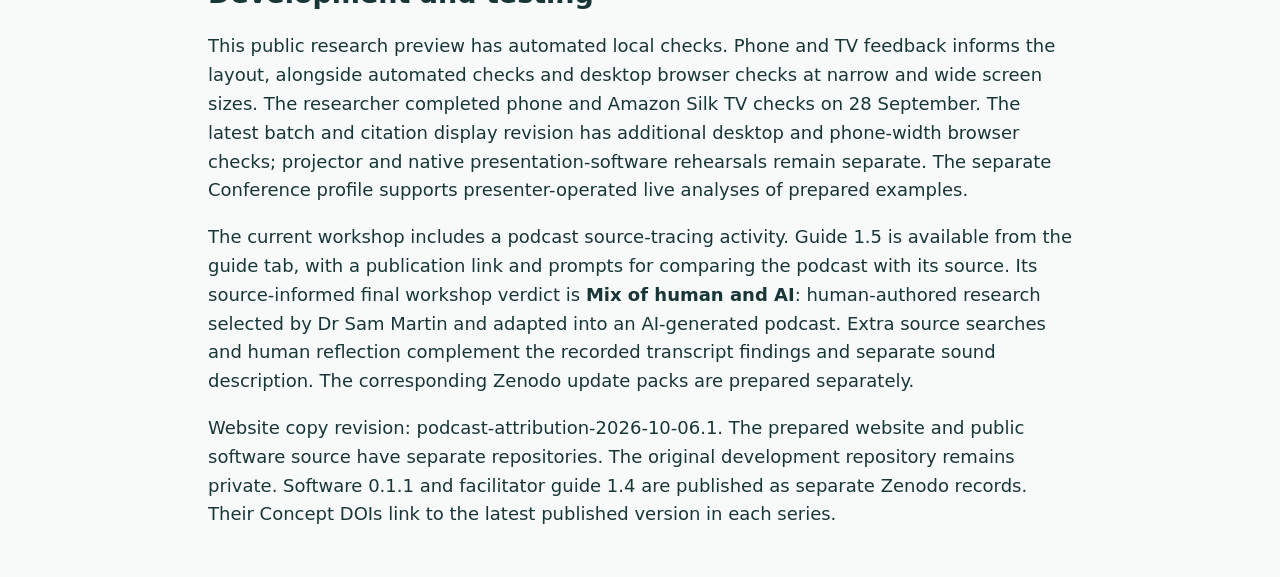
==== commit b0c7f91f: "Publish Hearsay Harbour Demo and Dev mode tabs Add an on-demand embedded player, responsive nested n" ====
--- a/site/about.html
+++ b/site/about.html
@@ -43,6 +43,9 @@
 <h2>Facilitator guide</h2>
 <p><a href="./#facilitator"><img src="guides/SDA_Vision_Facilitator_Guide_v1.5-cover.png" alt="First page of the SDA Vision Facilitator field guide, version 1.5" style="max-width:240px;width:100%;height:auto"></a></p>
 <p><a href="./#facilitator">Explore the facilitator guide</a>: who it is for, how to use it and previews of all four activities: Notice, Discuss, Check and Reflect. Download the complete seven-page Version 1.5 PDF for discussion prompts, current interface screenshots and guidance for your session.</p>
+<h2>Hearsay Harbour game</h2>
+<p><a href="./#game">Play Hearsay Harbour</a>, SDA Vision’s island game for exploring pictures through Notice, Discuss, Check and Reflect. Play individually or use Workshop mode with a group. Its prepared picture packs use scripted teaching findings; facilitators can review the source notes and select examples for their audience.</p>
+<p>The <a href="./#game-dev">Game → Dev mode</a> page introduces the local Dev Studio for creating packs, with setup guidance, screenshots and research resources. <a href="https://github.com/Synthetic-Realities/hearsay-harbour" target="_blank" rel="noopener noreferrer">Game source and credits</a> · <a href="https://doi.org/10.5281/zenodo.23237554" target="_blank" rel="noopener noreferrer">Game downloads and Concept DOI</a>. The embedded game loads from its own GitHub Pages site after Play here is selected and saves game progress and settings in this browser.</p>
 <h2>Explore the examples</h2>
 <p>Choose from ten prepared examples, each with recorded Claude, OpenAI and Gemini assessments. The PDF and presentation use four sampled images each. Animated video plays in both Community Workshop and Developer and has recorded findings for four sampled still frames, with local soundtrack inspection; the podcast’s text assessment covers the first 12,000 of 25,985 transcript characters (about 46%). Its Sound tab includes a separate Google Gemini description of the first 20 seconds of audio. AI-origin detection from the sound itself is outside this workflow. Each report retains its analysis date and check coverage. Ratings are not calibrated probabilities.</p>
 <p>Compare the findings, explore the relationship graph and download reports or session notes. The graph shows analysis relationships and image similarities. Distribution history: not assessed. Example headlines and diagrams support critical discussion; they are not clinical guidance or evidence that a study exists.</p>
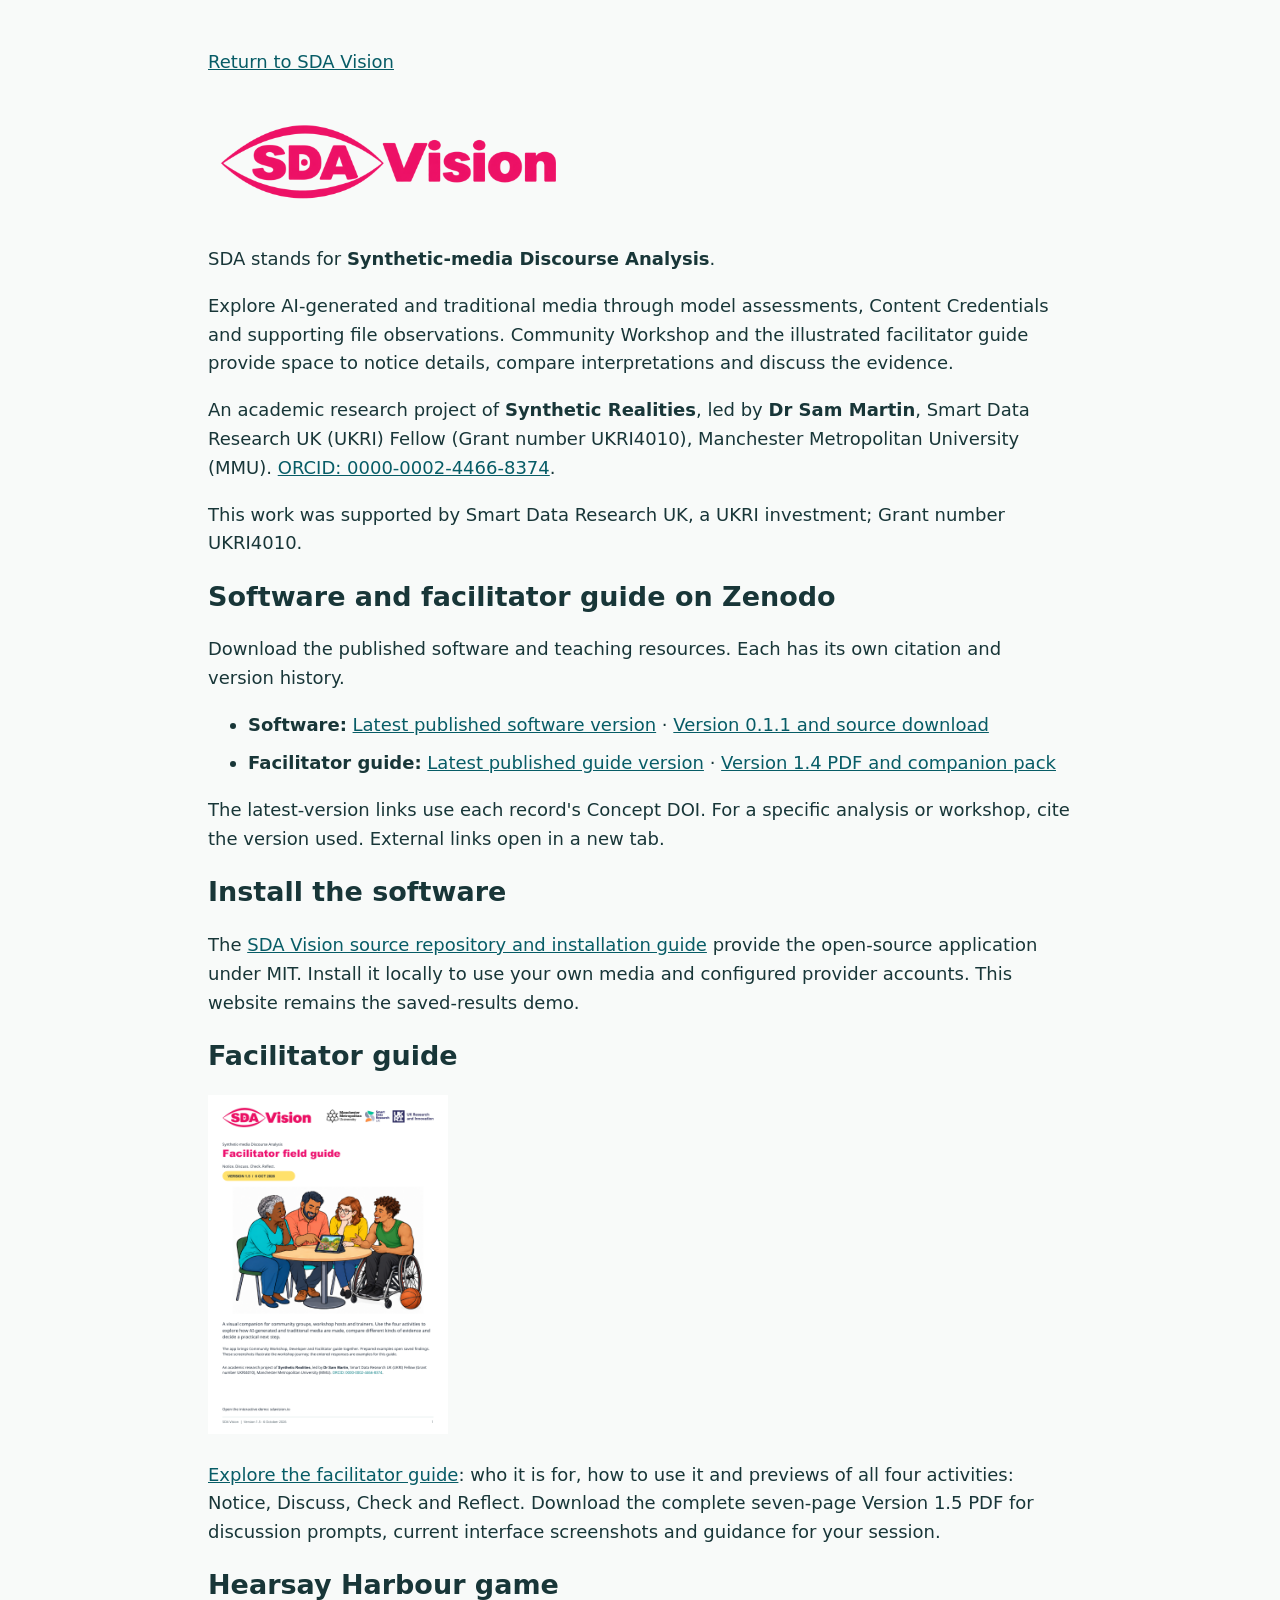
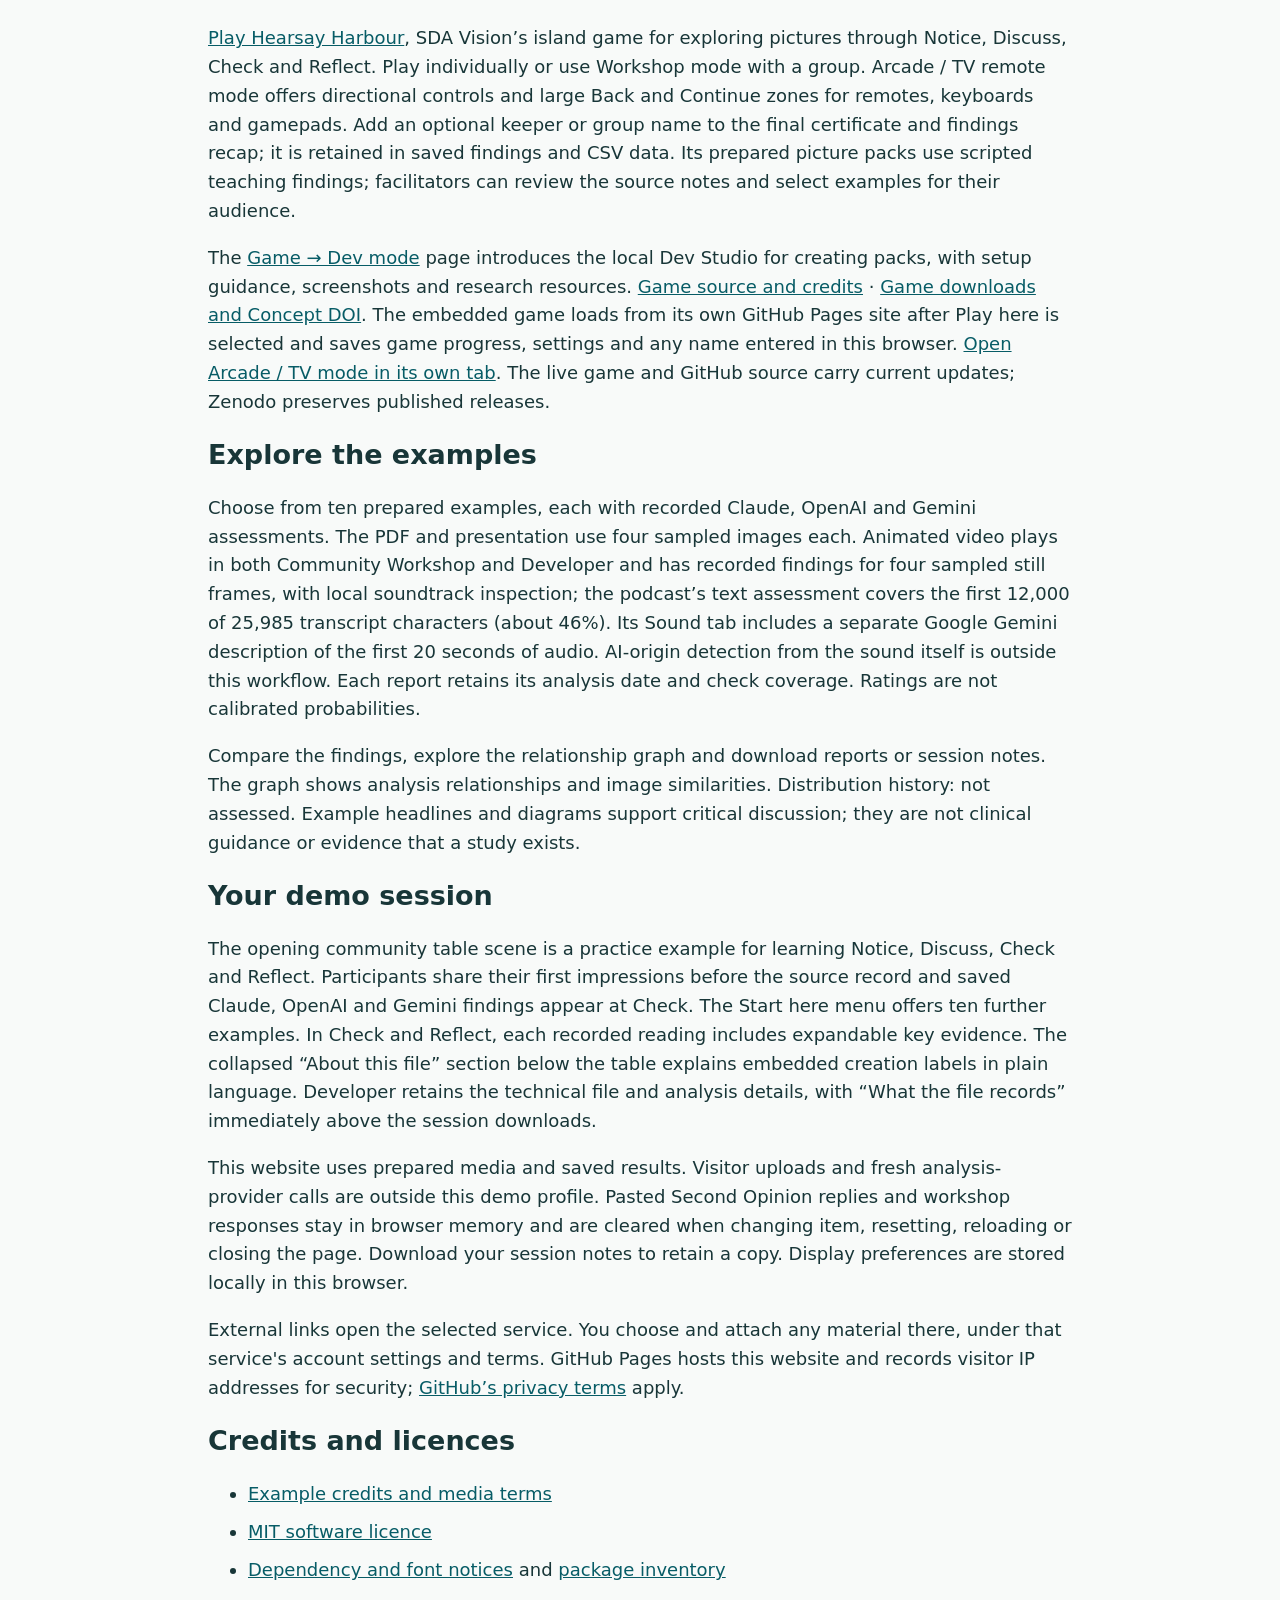
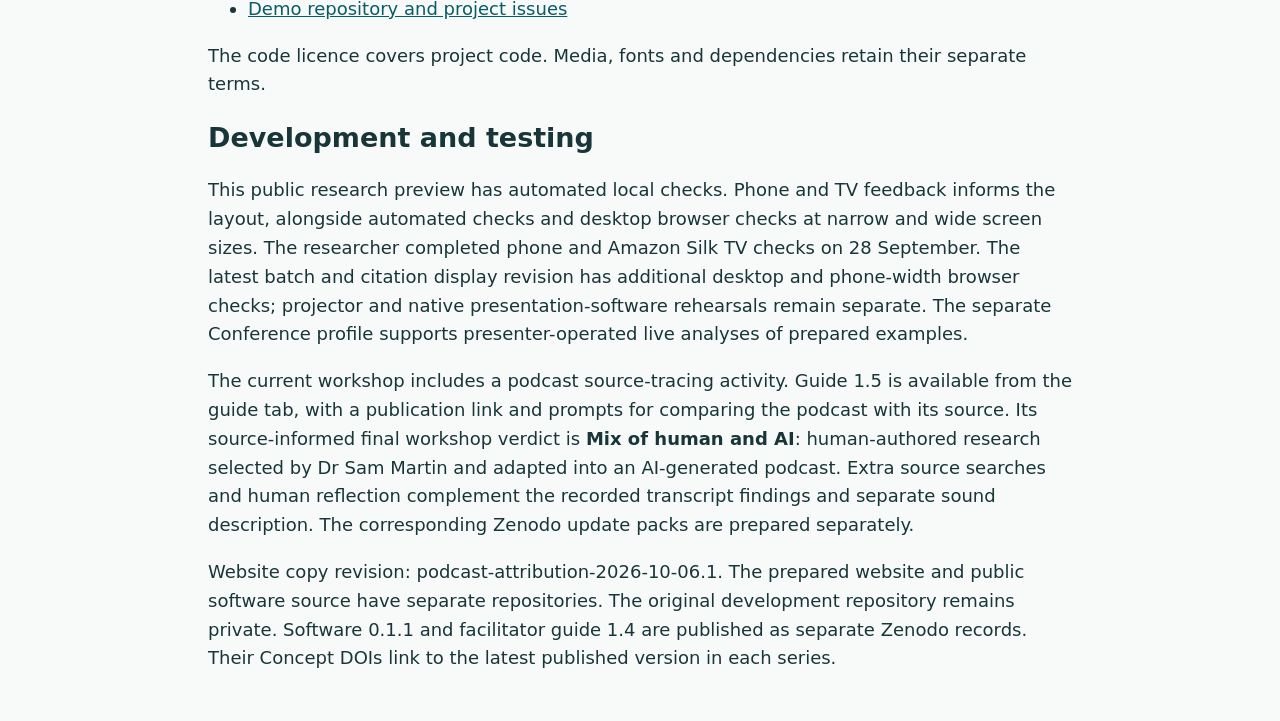
==== commit 34256ce6: "Describe arcade controls and named Hearsay Harbour findings" ====
--- a/site/about.html
+++ b/site/about.html
@@ -44,8 +44,8 @@
 <p><a href="./#facilitator"><img src="guides/SDA_Vision_Facilitator_Guide_v1.5-cover.png" alt="First page of the SDA Vision Facilitator field guide, version 1.5" style="max-width:240px;width:100%;height:auto"></a></p>
 <p><a href="./#facilitator">Explore the facilitator guide</a>: who it is for, how to use it and previews of all four activities: Notice, Discuss, Check and Reflect. Download the complete seven-page Version 1.5 PDF for discussion prompts, current interface screenshots and guidance for your session.</p>
 <h2>Hearsay Harbour game</h2>
-<p><a href="./#game">Play Hearsay Harbour</a>, SDA Vision’s island game for exploring pictures through Notice, Discuss, Check and Reflect. Play individually or use Workshop mode with a group. Its prepared picture packs use scripted teaching findings; facilitators can review the source notes and select examples for their audience.</p>
-<p>The <a href="./#game-dev">Game → Dev mode</a> page introduces the local Dev Studio for creating packs, with setup guidance, screenshots and research resources. <a href="https://github.com/Synthetic-Realities/hearsay-harbour" target="_blank" rel="noopener noreferrer">Game source and credits</a> · <a href="https://doi.org/10.5281/zenodo.23237554" target="_blank" rel="noopener noreferrer">Game downloads and Concept DOI</a>. The embedded game loads from its own GitHub Pages site after Play here is selected and saves game progress and settings in this browser.</p>
+<p><a href="./#game">Play Hearsay Harbour</a>, SDA Vision’s island game for exploring pictures through Notice, Discuss, Check and Reflect. Play individually or use Workshop mode with a group. Arcade / TV remote mode offers directional controls and large Back and Continue zones for remotes, keyboards and gamepads. Add an optional keeper or group name to the final certificate and findings recap; it is retained in saved findings and CSV data. Its prepared picture packs use scripted teaching findings; facilitators can review the source notes and select examples for their audience.</p>
+<p>The <a href="./#game-dev">Game → Dev mode</a> page introduces the local Dev Studio for creating packs, with setup guidance, screenshots and research resources. <a href="https://github.com/Synthetic-Realities/hearsay-harbour#hearsay-harbour" target="_blank" rel="noopener noreferrer">Game source and credits</a> · <a href="https://doi.org/10.5281/zenodo.23243671" target="_blank" rel="noopener noreferrer">Game downloads and Concept DOI</a>. The embedded game loads from its own GitHub Pages site after Play here is selected and saves game progress, settings and any name entered in this browser. <a href="https://synthetic-realities.github.io/hearsay-harbour/?arcade" target="_blank" rel="noopener noreferrer">Open Arcade / TV mode in its own tab</a>. The live game and GitHub source carry current updates; Zenodo preserves published releases.</p>
 <h2>Explore the examples</h2>
 <p>Choose from ten prepared examples, each with recorded Claude, OpenAI and Gemini assessments. The PDF and presentation use four sampled images each. Animated video plays in both Community Workshop and Developer and has recorded findings for four sampled still frames, with local soundtrack inspection; the podcast’s text assessment covers the first 12,000 of 25,985 transcript characters (about 46%). Its Sound tab includes a separate Google Gemini description of the first 20 seconds of audio. AI-origin detection from the sound itself is outside this workflow. Each report retains its analysis date and check coverage. Ratings are not calibrated probabilities.</p>
 <p>Compare the findings, explore the relationship graph and download reports or session notes. The graph shows analysis relationships and image similarities. Distribution history: not assessed. Example headlines and diagrams support critical discussion; they are not clinical guidance or evidence that a study exists.</p>
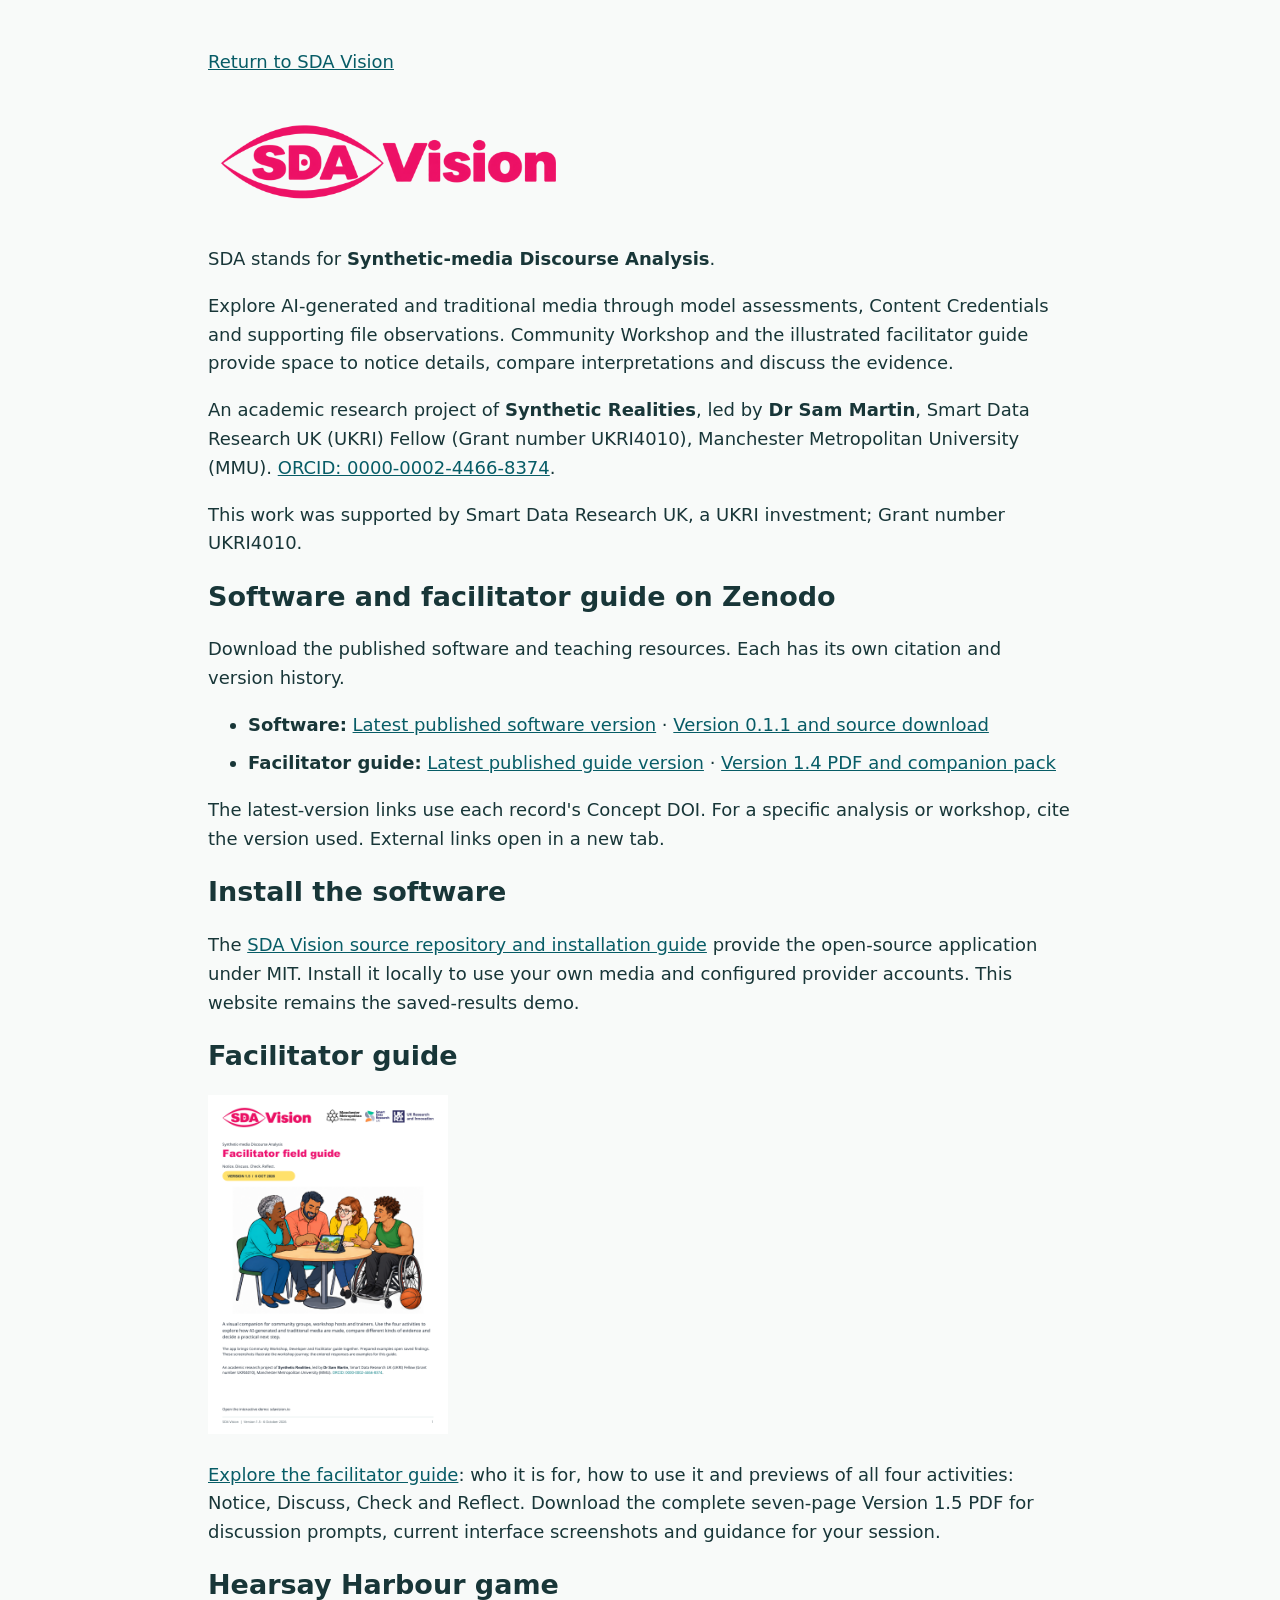
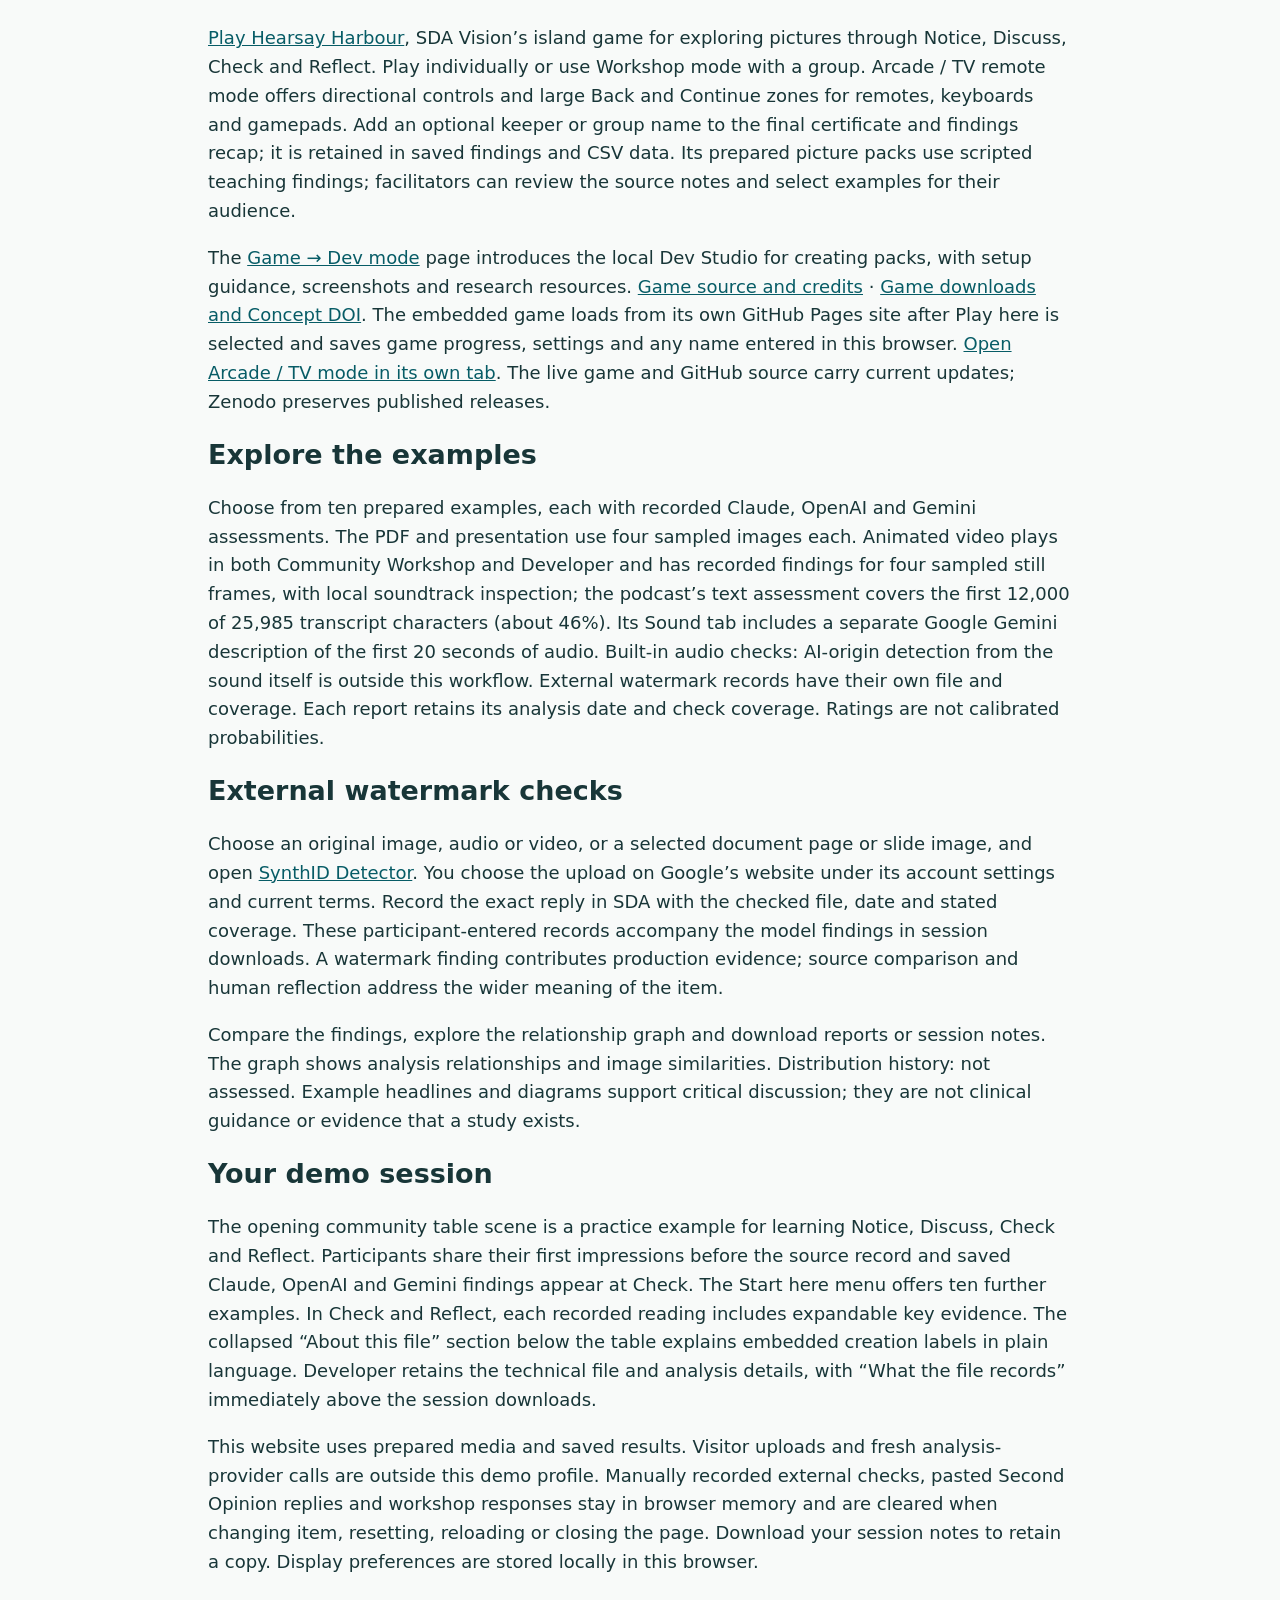
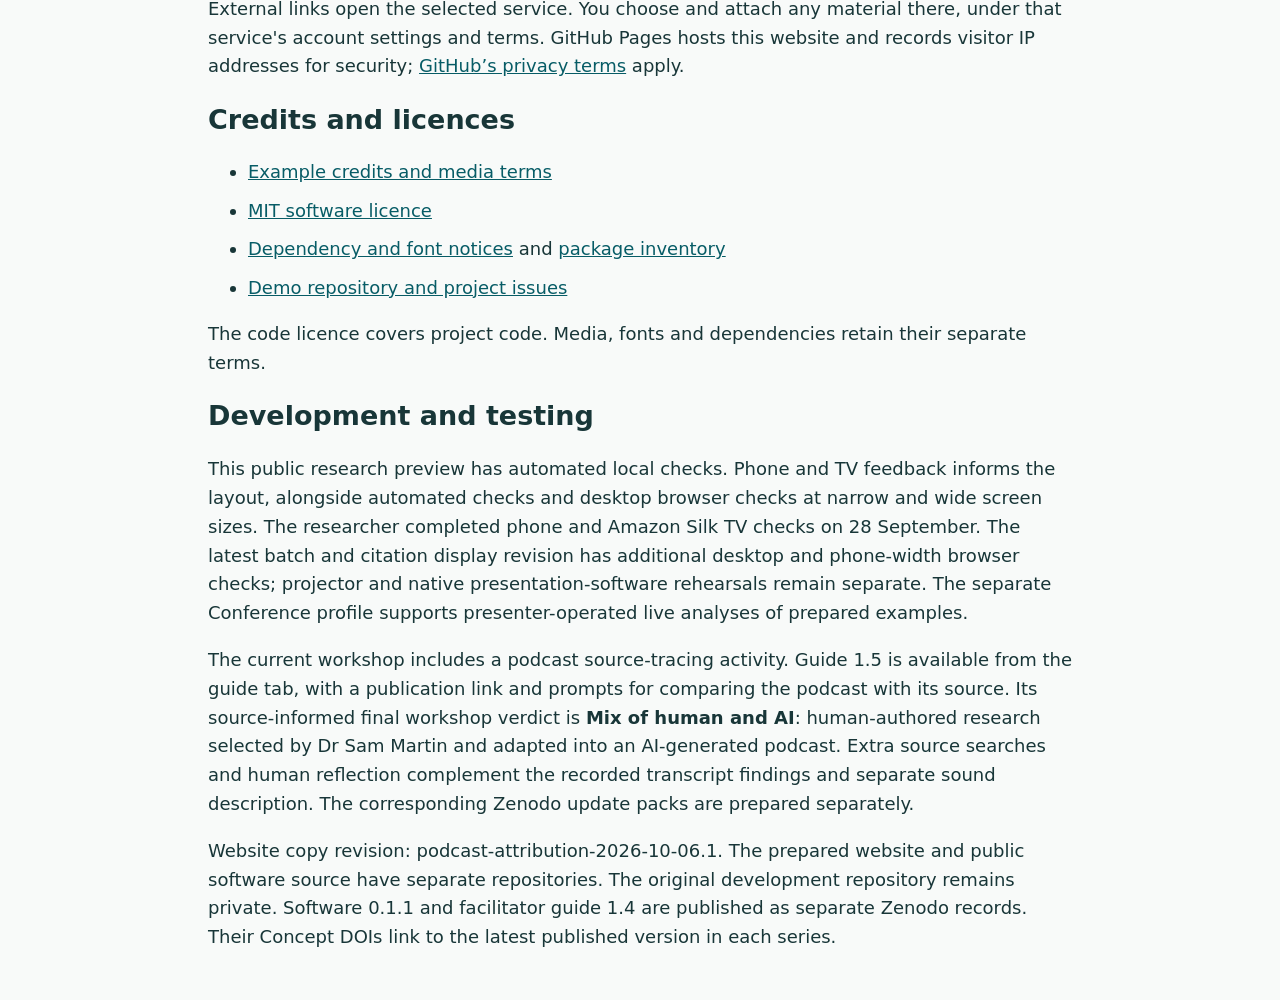
==== commit 1f54a701: "Publish SDA Vision 0.1.3 and guides 1.7 on existing hosting" ====
--- a/site/about.html
+++ b/site/about.html
@@ -47,11 +47,14 @@
 <p><a href="./#game">Play Hearsay Harbour</a>, SDA Vision’s island game for exploring pictures through Notice, Discuss, Check and Reflect. Play individually or use Workshop mode with a group. Arcade / TV remote mode offers directional controls and large Back and Continue zones for remotes, keyboards and gamepads. Add an optional keeper or group name to the final certificate and findings recap; it is retained in saved findings and CSV data. Its prepared picture packs use scripted teaching findings; facilitators can review the source notes and select examples for their audience.</p>
 <p>The <a href="./#game-dev">Game → Dev mode</a> page introduces the local Dev Studio for creating packs, with setup guidance, screenshots and research resources. <a href="https://github.com/Synthetic-Realities/hearsay-harbour#hearsay-harbour" target="_blank" rel="noopener noreferrer">Game source and credits</a> · <a href="https://doi.org/10.5281/zenodo.23243671" target="_blank" rel="noopener noreferrer">Game downloads and Concept DOI</a>. The embedded game loads from its own GitHub Pages site after Play here is selected and saves game progress, settings and any name entered in this browser. <a href="https://synthetic-realities.github.io/hearsay-harbour/?arcade" target="_blank" rel="noopener noreferrer">Open Arcade / TV mode in its own tab</a>. The live game and GitHub source carry current updates; Zenodo preserves published releases.</p>
 <h2>Explore the examples</h2>
-<p>Choose from ten prepared examples, each with recorded Claude, OpenAI and Gemini assessments. The PDF and presentation use four sampled images each. Animated video plays in both Community Workshop and Developer and has recorded findings for four sampled still frames, with local soundtrack inspection; the podcast’s text assessment covers the first 12,000 of 25,985 transcript characters (about 46%). Its Sound tab includes a separate Google Gemini description of the first 20 seconds of audio. AI-origin detection from the sound itself is outside this workflow. Each report retains its analysis date and check coverage. Ratings are not calibrated probabilities.</p>
+<p>Choose from ten prepared examples, each with recorded Claude, OpenAI and Gemini assessments. The PDF and presentation use four sampled images each. Animated video plays in both Community Workshop and Developer and has recorded findings for four sampled still frames, with local soundtrack inspection; the podcast’s text assessment covers the first 12,000 of 25,985 transcript characters (about 46%). Its Sound tab includes a separate Google Gemini description of the first 20 seconds of audio. Built-in audio checks: AI-origin detection from the sound itself is outside this workflow. External watermark records have their own file and coverage. Each report retains its analysis date and check coverage. Ratings are not calibrated probabilities.</p>
+<h2>External watermark checks</h2>
+<p>Choose an original image, audio or video, or a selected document page or slide image, and open <a href="https://synthid.com/" target="_blank" rel="noopener noreferrer">SynthID Detector</a>. You choose the upload on Google’s website under its account settings and current terms. Record the exact reply in SDA with the checked file, date and stated coverage. These participant-entered records accompany the model findings in session downloads. A watermark finding contributes production evidence; source comparison and human reflection address the wider meaning of the item.</p>
+
 <p>Compare the findings, explore the relationship graph and download reports or session notes. The graph shows analysis relationships and image similarities. Distribution history: not assessed. Example headlines and diagrams support critical discussion; they are not clinical guidance or evidence that a study exists.</p>
 <h2>Your demo session</h2>
 <p>The opening community table scene is a practice example for learning Notice, Discuss, Check and Reflect. Participants share their first impressions before the source record and saved Claude, OpenAI and Gemini findings appear at Check. The Start here menu offers ten further examples. In Check and Reflect, each recorded reading includes expandable key evidence. The collapsed “About this file” section below the table explains embedded creation labels in plain language. Developer retains the technical file and analysis details, with “What the file records” immediately above the session downloads.</p>
-<p>This website uses prepared media and saved results. Visitor uploads and fresh analysis-provider calls are outside this demo profile. Pasted Second Opinion replies and workshop responses stay in browser memory and are cleared when changing item, resetting, reloading or closing the page. Download your session notes to retain a copy. Display preferences are stored locally in this browser.</p>
+<p>This website uses prepared media and saved results. Visitor uploads and fresh analysis-provider calls are outside this demo profile. Manually recorded external checks, pasted Second Opinion replies and workshop responses stay in browser memory and are cleared when changing item, resetting, reloading or closing the page. Download your session notes to retain a copy. Display preferences are stored locally in this browser.</p>
 <p>External links open the selected service. You choose and attach any material there, under that service's account settings and terms. GitHub Pages hosts this website and records visitor IP addresses for security; <a href="https://docs.github.com/en/site-policy/privacy-policies/github-general-privacy-statement">GitHub’s privacy terms</a> apply.</p>
 <h2>Credits and licences</h2>
 <ul>
